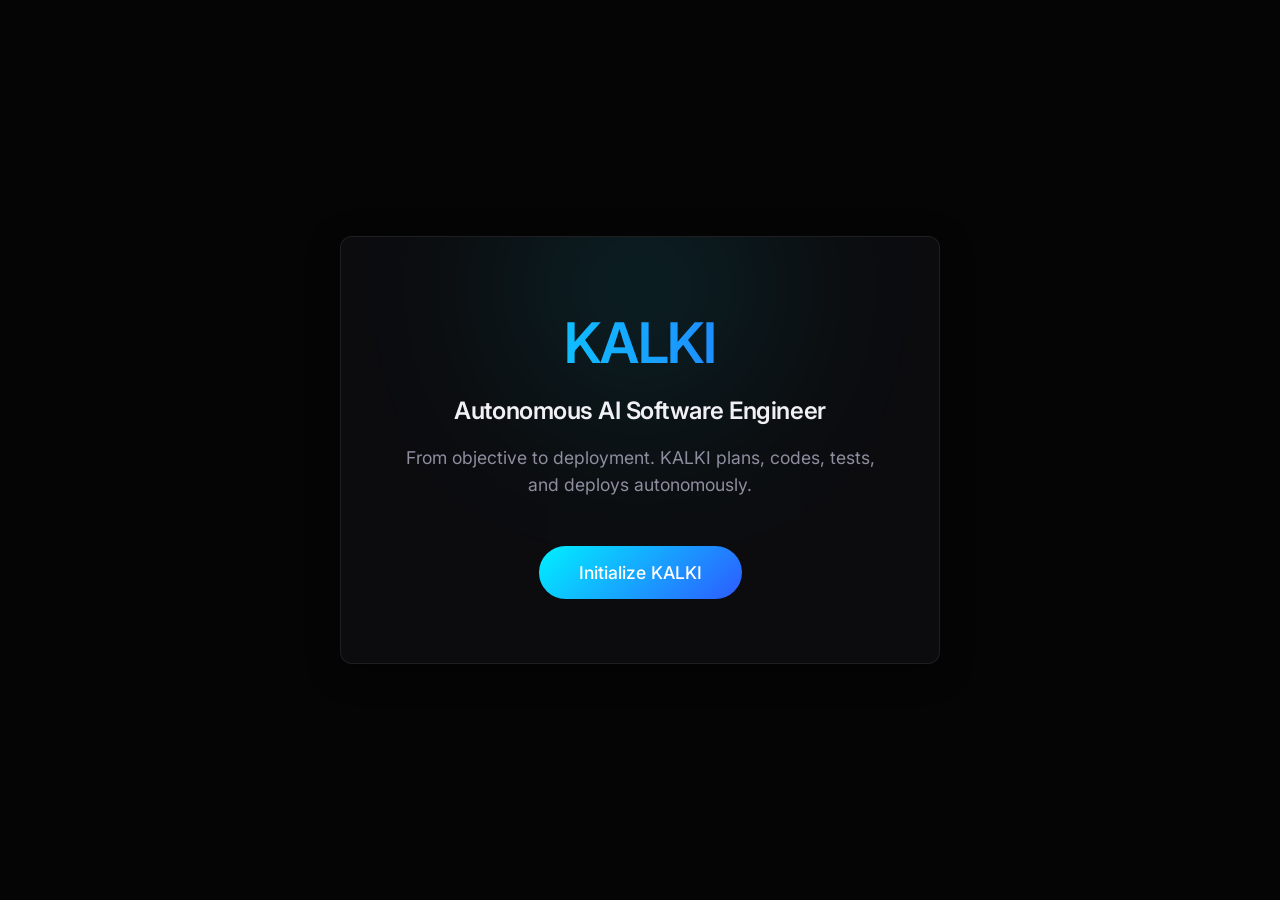
==== public/index.html @ 4f325bf3 "fix(vercel): add public directory for Vercel CDN static asset serving" ====
<!DOCTYPE html>
<html lang="en">
<head>
  <meta charset="UTF-8" />
  <meta name="viewport" content="width=device-width, initial-scale=1.0" />
  <title>KALKI — Autonomous AI Software Engineer</title>
  
  <!-- Google Fonts: Inter & JetBrains Mono -->
  <link rel="preconnect" href="https://fonts.googleapis.com">
  <link rel="preconnect" href="https://fonts.gstatic.com" crossorigin>
  <link href="https://fonts.googleapis.com/css2?family=Inter:wght@400;500;600;700&family=JetBrains+Mono:wght@400;500;600;700&display=swap" rel="stylesheet">
  
  <!-- CSS Styles -->
  <link rel="stylesheet" href="css/kalki-theme.css" />
  <link rel="stylesheet" href="css/components.css" />
</head>
<body>
  
  <!-- View Container -->
  <div id="app-container">

    <!-- 1. LANDING VIEW -->
    <section id="landing-view" class="view-section active">
      <div class="landing-hero glass-panel">
        <div class="glow-orb"></div>
        <h1 class="text-gradient">KALKI</h1>
        <h2>Autonomous AI Software Engineer</h2>
        <p class="subtitle">From objective to deployment. KALKI plans, codes, tests, and deploys autonomously.</p>
        <button id="btn-enter-kalki" class="btn btn-accent btn-large mt-4">Initialize KALKI</button>
      </div>
    </section>

    <!-- 2. AUTH VIEW -->
    <section id="auth-view" class="view-section hidden">
      <div class="auth-card glass-panel">
        <h2>Authentication</h2>
        <p class="text-muted mb-4">Secure connection required for deployment tools.</p>
        <button class="btn btn-primary w-100 mb-2" id="btn-auth-google" disabled>
          <svg width="18" height="18" viewBox="0 0 24 24" fill="currentColor"><path d="M12.545,10.239v3.821h5.445c-0.712,2.315-2.647,3.972-5.445,3.972c-3.332,0-6.033-2.701-6.033-6.032s2.701-6.032,6.033-6.032c1.498,0,2.866,0.549,3.921,1.453l2.814-2.814C17.503,2.988,15.139,2,12.545,2C7.021,2,2.543,6.477,2.543,12s4.478,10,10.002,10c8.396,0,10.249-7.85,9.426-11.761H12.545z"/></svg>
          Continue with Google (Deferred)
        </button>
        <button class="btn w-100" id="btn-auth-guest">Continue as Guest (Local Only)</button>
      </div>
    </section>

    <!-- 3. PROJECT SELECTION VIEW -->
    <section id="project-view" class="view-section hidden">
      <div class="project-card glass-panel">
        <h2>Select Project</h2>
        <p class="text-muted mb-4">Choose your target engineering environment.</p>
        
        <div class="project-options">
          <div class="project-option" id="opt-github">
            <h3>GitHub Repository</h3>
            <p class="text-muted">Remote PR workflow</p>
          </div>
          <div class="project-option" id="opt-vercel">
            <h3>Vercel Project</h3>
            <p class="text-muted">Cloud deployment</p>
          </div>
          <div class="project-option" id="opt-local">
            <h3>Local Workspace</h3>
            <p class="text-muted">Filesystem access</p>
          </div>
        </div>

        <div class="mt-4 flex-between">
          <button class="btn" id="btn-back-auth">Back</button>
          <button class="btn btn-accent" id="btn-confirm-project" disabled>Confirm Environment</button>
        </div>
      </div>
    </section>

    <!-- 4. MAIN WORKSPACE VIEW -->
    <section id="workspace-view" class="view-section hidden">
      
      <!-- Header Component Target -->
      <div id="header-target"></div>

      <!-- Objective Input Component Target -->
      <div id="objective-target"></div>

      <!-- Stage Pipeline Ribbon Component Target -->
      <div id="stage-target"></div>

      <!-- Main Workspace (Split View) -->
      <main class="workspace-grid">
        <!-- Left HERO: Live Execution Timeline -->
        <section id="timeline-target" class="timeline-panel glass-panel"></section>

        <!-- Right Work Area: Tabbed Control Center -->
        <section class="control-tabs-panel glass-panel">
          <nav class="tabs-header">
            <button class="tab-btn active" data-tab="tab-plan">PLAN</button>
            <button class="tab-btn" data-tab="tab-tools">TOOLS</button>
            <button class="tab-btn" data-tab="tab-memory">MEMORY</button>
            <button class="tab-btn" data-tab="tab-recovery">RECOVERY</button>
            <button class="tab-btn" data-tab="tab-code">CODE DIFF</button>
            <button class="tab-btn" data-tab="tab-tests">TESTS</button>
            <button class="tab-btn" data-tab="tab-deploy">DEPLOYMENT</button>
          </nav>

          <div class="tab-content-area">
            <div id="tab-plan" class="tab-pane active"></div>
            <div id="tab-tools" class="tab-pane"></div>
            <div id="tab-memory" class="tab-pane"></div>
            <div id="tab-recovery" class="tab-pane"></div>
            <div id="tab-code" class="tab-pane"></div>
            <div id="tab-tests" class="tab-pane"></div>
            <div id="tab-deploy" class="tab-pane"></div>
          </div>
        </section>
      </main>
    </section>

  </div>

  <!-- Entry Script -->
  <script type="module" src="js/app.js"></script>
</body>
</html>
---- public/css/kalki-theme.css ----
:root {
  /* Typography */
  --font-primary: 'Inter', -apple-system, sans-serif;
  --font-mono: 'JetBrains Mono', 'Fira Code', monospace;
  
  /* Color Palette - Deep Premium Dark */
  --bg-darker: #050505;
  --bg-dark: #0a0a0c;
  --bg-panel: #111114;
  --bg-glass: rgba(17, 17, 20, 0.7);
  --bg-glass-hover: rgba(25, 25, 30, 0.8);
  
  /* Core Accents */
  --accent-cyan: #00f0ff;
  --accent-magenta: #ff003c;
  --accent-blue: #2d5bff;
  
  /* Text Colors */
  --text-main: #f0f0f5;
  --text-muted: #8e8e9f;
  --text-dark: #1a1a20;
  
  /* Status Colors */
  --status-success: #00ff88;
  --status-warning: #ffb800;
  --status-error: #ff3366;
  --status-active: #00f0ff;
  
  /* Borders & Shadows */
  --border-light: rgba(255, 255, 255, 0.08);
  --border-glow: 0 0 10px rgba(0, 240, 255, 0.2);
  --shadow-panel: 0 8px 32px rgba(0, 0, 0, 0.4);
  
  /* Layout Metrics */
  --radius-sm: 6px;
  --radius-md: 12px;
  --radius-lg: 16px;
  --transition: all 0.2s cubic-bezier(0.4, 0, 0.2, 1);
}

* {
  box-sizing: border-box;
  margin: 0;
  padding: 0;
}

body {
  font-family: var(--font-primary);
  background-color: var(--bg-darker);
  color: var(--text-main);
  line-height: 1.5;
  overflow: hidden; /* Stop whole page scrolling */
  -webkit-font-smoothing: antialiased;
}

/* Glassmorphism Utilities */
.glass-panel {
  background: var(--bg-glass);
  backdrop-filter: blur(12px);
  -webkit-backdrop-filter: blur(12px);
  border: 1px solid var(--border-light);
  border-radius: var(--radius-md);
  box-shadow: var(--shadow-panel);
}

/* Typography Utilities */
.text-gradient {
  background: linear-gradient(90deg, var(--accent-cyan), var(--accent-blue));
  -webkit-background-clip: text;
  -webkit-text-fill-color: transparent;
}

h1, h2, h3, h4 {
  font-weight: 600;
  letter-spacing: -0.02em;
}

.mono {
  font-family: var(--font-mono);
}

/* Base Buttons */
.btn {
  background: var(--bg-panel);
  color: var(--text-main);
  border: 1px solid var(--border-light);
  padding: 0.5rem 1rem;
  border-radius: var(--radius-sm);
  font-family: var(--font-primary);
  font-weight: 500;
  font-size: 0.875rem;
  cursor: pointer;
  transition: var(--transition);
  display: inline-flex;
  align-items: center;
  justify-content: center;
  gap: 0.5rem;
}

.btn:hover {
  background: var(--bg-glass-hover);
  border-color: rgba(255, 255, 255, 0.2);
}

.btn-primary {
  background: var(--text-main);
  color: var(--bg-darker);
  border: none;
}

.btn-primary:hover {
  background: #fff;
  transform: translateY(-1px);
  box-shadow: var(--border-glow);
}

.btn-accent {
  background: linear-gradient(135deg, var(--accent-cyan), var(--accent-blue));
  color: #fff;
  border: none;
}

.btn-accent:hover {
  filter: brightness(1.2);
  box-shadow: 0 0 15px rgba(0, 240, 255, 0.4);
}

/* Badges */
.badge {
  padding: 0.25rem 0.75rem;
  border-radius: 9999px;
  font-size: 0.75rem;
  font-weight: 600;
  text-transform: uppercase;
  letter-spacing: 0.05em;
  display: inline-block;
}

.badge-active {
  background: rgba(0, 240, 255, 0.1);
  color: var(--accent-cyan);
  border: 1px solid rgba(0, 240, 255, 0.2);
  box-shadow: var(--border-glow);
}

.badge-success {
  background: rgba(0, 255, 136, 0.1);
  color: var(--status-success);
  border: 1px solid rgba(0, 255, 136, 0.2);
}

.badge-warning {
  background: rgba(255, 184, 0, 0.1);
  color: var(--status-warning);
  border: 1px solid rgba(255, 184, 0, 0.2);
}

.badge-error {
  background: rgba(255, 51, 102, 0.1);
  color: var(--status-error);
  border: 1px solid rgba(255, 51, 102, 0.2);
}

/* Inputs */
.input-base {
  background: var(--bg-dark);
  border: 1px solid var(--border-light);
  color: var(--text-main);
  border-radius: var(--radius-sm);
  padding: 0.75rem 1rem;
  font-family: var(--font-primary);
  font-size: 0.9rem;
  width: 100%;
  transition: var(--transition);
}

.input-base:focus {
  outline: none;
  border-color: var(--accent-cyan);
  box-shadow: 0 0 0 1px var(--accent-cyan);
}

/* Scrollbars */
::-webkit-scrollbar {
  width: 8px;
  height: 8px;
}
::-webkit-scrollbar-track {
  background: transparent;
}
::-webkit-scrollbar-thumb {
  background: #333;
  border-radius: 4px;
}
::-webkit-scrollbar-thumb:hover {
  background: var(--text-muted);
}
---- public/css/components.css ----
/* ==========================================================================
   KALKI — Component Layout & Control Center Panel Styles
   ========================================================================== */

#app-container {
  display: flex;
  flex-direction: column;
  height: 100vh;
  width: 100vw;
  position: relative;
  z-index: 1;
}

/* --------------------------------------------------------------------------
   Header Bar
   -------------------------------------------------------------------------- */
.header-bar {
  display: flex;
  align-items: center;
  justify-content: space-between;
  height: 52px;
  padding: 0 16px;
  background: var(--bg-surface);
  border-bottom: 1px solid var(--border-subtle);
  flex-shrink: 0;
}

.header-left {
  display: flex;
  align-items: center;
  gap: 20px;
}

.kalki-wordmark-container {
  display: flex;
  align-items: center;
  gap: 12px;
}

.kalki-logo-svg {
  height: 28px;
  width: auto;
}

.kalki-subtitle {
  font-family: var(--font-mono);
  font-size: 10px;
  font-weight: 700;
  letter-spacing: 2px;
  color: var(--text-muted);
  text-transform: uppercase;
  border-left: 1px solid var(--border-main);
  padding-left: 12px;
}

.header-right {
  display: flex;
  align-items: center;
  gap: 16px;
}

.mode-toggle-group {
  display: flex;
  background: var(--bg-dark);
  border: 1px solid var(--border-subtle);
  border-radius: var(--radius-xs);
  padding: 2px;
}

.mode-btn {
  background: transparent;
  border: none;
  color: var(--text-secondary);
  font-family: var(--font-mono);
  font-size: 11px;
  font-weight: 600;
  padding: 4px 10px;
  cursor: pointer;
  border-radius: var(--radius-xs);
  transition: all 0.2s ease;
}

.mode-btn.active {
  background: var(--accent-cyan);
  color: #000;
  box-shadow: 0 0 8px var(--accent-cyan-glow);
}

/* --------------------------------------------------------------------------
   Project & Context Bar
   -------------------------------------------------------------------------- */
.context-bar {
  display: grid;
  grid-template-columns: 240px 1fr 220px;
  height: 40px;
  background: var(--bg-dark);
  border-bottom: 1px solid var(--border-subtle);
  align-items: center;
  padding: 0 16px;
  font-family: var(--font-mono);
  font-size: 12px;
  flex-shrink: 0;
}

.context-item {
  display: flex;
  align-items: center;
  gap: 8px;
  color: var(--text-secondary);
  white-space: nowrap;
  overflow: hidden;
  text-overflow: ellipsis;
}

.context-label {
  color: var(--text-muted);
  font-size: 10px;
  text-transform: uppercase;
  letter-spacing: 0.5px;
}

.context-val {
  color: var(--text-primary);
  font-weight: 500;
}

/* --------------------------------------------------------------------------
   Objective Input Area
   -------------------------------------------------------------------------- */
.objective-section {
  padding: 12px 16px;
  background: var(--bg-panel);
  border-bottom: 1px solid var(--border-subtle);
  flex-shrink: 0;
}

.objective-box {
  display: flex;
  gap: 12px;
  background: var(--bg-darkest);
  border: 1px solid var(--border-main);
  border-radius: var(--radius-sm);
  padding: 8px 12px;
  transition: border-color 0.2s ease;
}

.objective-box:focus-within {
  border-color: var(--accent-cyan);
  box-shadow: 0 0 10px var(--accent-cyan-glow);
}

.objective-input {
  flex: 1;
  background: transparent;
  border: none;
  color: var(--text-primary);
  font-family: var(--font-sans);
  font-size: 13px;
  outline: none;
}

.objective-actions {
  display: flex;
  align-items: center;
  gap: 10px;
}

.preset-btn {
  background: rgba(255, 255, 255, 0.05);
  border: 1px solid var(--border-subtle);
  color: var(--text-secondary);
  font-family: var(--font-mono);
  font-size: 11px;
  padding: 4px 8px;
  border-radius: var(--radius-xs);
  cursor: pointer;
  transition: all 0.2s ease;
}

.preset-btn:hover {
  background: rgba(255, 255, 255, 0.1);
  color: var(--text-primary);
}

.btn-kalki-primary {
  background: linear-gradient(135deg, var(--accent-cyan), #00a8ff);
  color: #000;
  font-family: var(--font-mono);
  font-size: 12px;
  font-weight: 700;
  padding: 6px 14px;
  border: none;
  border-radius: var(--radius-xs);
  cursor: pointer;
  letter-spacing: 0.5px;
  display: flex;
  align-items: center;
  gap: 6px;
  box-shadow: 0 0 12px var(--accent-cyan-glow);
  transition: transform 0.1s ease, box-shadow 0.2s ease;
}

.btn-kalki-primary:hover {
  transform: translateY(-1px);
  box-shadow: 0 0 16px var(--accent-cyan);
}

/* --------------------------------------------------------------------------
   Execution Workflow Stage Ribbon
   -------------------------------------------------------------------------- */
.stage-ribbon {
  display: flex;
  align-items: center;
  justify-content: space-between;
  height: 38px;
  background: var(--bg-panel-header);
  border-bottom: 1px solid var(--border-subtle);
  padding: 0 16px;
  flex-shrink: 0;
}

.stage-pipeline {
  display: flex;
  align-items: center;
  gap: 4px;
  width: 100%;
}

.stage-step {
  display: flex;
  align-items: center;
  gap: 6px;
  padding: 4px 10px;
  border-radius: var(--radius-xs);
  font-family: var(--font-mono);
  font-size: 11px;
  color: var(--text-muted);
  background: rgba(255, 255, 255, 0.02);
  border: 1px solid transparent;
  transition: all 0.3s ease;
}

.stage-step.completed {
  color: var(--color-success);
  background: var(--color-success-bg);
  border-color: var(--color-success-border);
}

.stage-step.active {
  color: var(--accent-cyan);
  background: rgba(0, 240, 255, 0.12);
  border-color: var(--accent-cyan);
  box-shadow: 0 0 8px var(--accent-cyan-glow);
  animation: pulse-glow 2s infinite;
}

.stage-step.failed {
  color: var(--color-failure);
  background: var(--color-failure-bg);
  border-color: var(--color-failure-border);
}

.stage-step.recovering {
  color: var(--color-warning);
  background: var(--color-warning-bg);
  border-color: var(--color-warning-border);
}

.stage-arrow {
  color: var(--text-muted);
  font-size: 10px;
}

/* --------------------------------------------------------------------------
   Main Execution Workspace (Split View)
   -------------------------------------------------------------------------- */
.workspace-grid {
  display: grid;
  grid-template-columns: 460px 1fr;
  flex: 1;
  overflow: hidden;
  background: var(--bg-darkest);
}

/* Left Hero: Live Execution Timeline */
.timeline-panel {
  display: flex;
  flex-direction: column;
  background: var(--bg-surface);
  border-right: 1px solid var(--border-subtle);
  overflow: hidden;
}

.panel-header {
  display: flex;
  align-items: center;
  justify-content: space-between;
  height: 36px;
  padding: 0 14px;
  background: var(--bg-panel-header);
  border-bottom: 1px solid var(--border-subtle);
  font-family: var(--font-mono);
  font-size: 11px;
  font-weight: 700;
  letter-spacing: 0.5px;
  color: var(--text-secondary);
  text-transform: uppercase;
}

.timeline-stream {
  flex: 1;
  overflow-y: auto;
  padding: 12px;
  display: flex;
  flex-direction: column;
  gap: 8px;
}

.timeline-event-card {
  display: flex;
  flex-direction: column;
  gap: 4px;
  background: var(--bg-panel);
  border: 1px solid var(--border-subtle);
  border-radius: var(--radius-sm);
  padding: 8px 10px;
  font-family: var(--font-mono);
  font-size: 12px;
  transition: all 0.2s ease;
  position: relative;
}

.timeline-event-card:hover {
  border-color: var(--border-main);
  background: var(--bg-surface-hover);
}

.timeline-event-card.type-PLAN_CREATED { border-left: 3px solid var(--accent-blue); }
.timeline-event-card.type-TOOL_STARTED { border-left: 3px solid var(--accent-cyan); }
.timeline-event-card.type-TOOL_COMPLETED { border-left: 3px solid var(--color-success); }
.timeline-event-card.type-TOOL_FAILED { border-left: 3px solid var(--color-failure); }
.timeline-event-card.type-MEMORY_RETRIEVED { border-left: 3px solid var(--accent-purple); }
.timeline-event-card.type-RECOVERY_STARTED { border-left: 3px solid var(--color-warning); }
.timeline-event-card.type-CODE_CHANGED { border-left: 3px solid #e36049; }

.event-meta-row {
  display: flex;
  align-items: center;
  justify-content: space-between;
}

.event-time {
  color: var(--text-muted);
  font-size: 11px;
}

.event-message {
  color: var(--text-primary);
  font-size: 12px;
  line-height: 1.4;
  word-break: break-word;
}

.event-details-json {
  margin-top: 6px;
  padding: 6px;
  background: rgba(0, 0, 0, 0.4);
  border: 1px solid var(--border-subtle);
  border-radius: var(--radius-xs);
  font-size: 11px;
  color: #a5d6ff;
  max-height: 120px;
  overflow-y: auto;
  white-space: pre-wrap;
}

/* Right Work Area: Tabbed Control Center */
.control-tabs-panel {
  display: flex;
  flex-direction: column;
  background: var(--bg-panel);
  overflow: hidden;
}

.tabs-header {
  display: flex;
  align-items: center;
  height: 38px;
  background: var(--bg-panel-header);
  border-bottom: 1px solid var(--border-subtle);
  padding: 0 8px;
  gap: 2px;
  overflow-x: auto;
  flex-shrink: 0;
}

.tab-btn {
  background: transparent;
  border: none;
  color: var(--text-secondary);
  font-family: var(--font-mono);
  font-size: 11px;
  font-weight: 600;
  padding: 8px 14px;
  cursor: pointer;
  border-bottom: 2px solid transparent;
  transition: all 0.2s ease;
  white-space: nowrap;
}

.tab-btn:hover {
  color: var(--text-primary);
  background: rgba(255, 255, 255, 0.02);
}

.tab-btn.active {
  color: var(--accent-cyan);
  border-bottom-color: var(--accent-cyan);
  background: rgba(0, 240, 255, 0.05);
}

.tab-content-area {
  flex: 1;
  overflow-y: auto;
  padding: 16px;
}

.tab-pane {
  display: none;
  height: 100%;
}

.tab-pane.active {
  display: block;
}

/* --------------------------------------------------------------------------
   Plan Panel Styles
   -------------------------------------------------------------------------- */
.plan-tree {
  display: flex;
  flex-direction: column;
  gap: 10px;
}

.plan-item {
  display: flex;
  align-items: flex-start;
  gap: 12px;
  background: var(--bg-surface);
  border: 1px solid var(--border-subtle);
  border-radius: var(--radius-sm);
  padding: 12px;
  font-family: var(--font-mono);
  transition: all 0.2s ease;
}

.plan-item.active {
  border-color: var(--accent-cyan);
  box-shadow: 0 0 10px var(--accent-cyan-glow);
  background: rgba(0, 240, 255, 0.03);
}

.plan-item-num {
  color: var(--text-muted);
  font-size: 12px;
  font-weight: 700;
  width: 24px;
}

.plan-item-body {
  flex: 1;
  display: flex;
  flex-direction: column;
  gap: 4px;
}

.plan-item-title {
  color: var(--text-primary);
  font-size: 13px;
  font-weight: 600;
}

.plan-item-tool {
  font-size: 11px;
  color: var(--accent-blue);
}

/* --------------------------------------------------------------------------
   Tool Activity Grid
   -------------------------------------------------------------------------- */
.tools-grid {
  display: grid;
  grid-template-columns: repeat(auto-fill, minmax(200px, 1fr));
  gap: 12px;
  margin-bottom: 16px;
}

.tool-card {
  background: var(--bg-surface);
  border: 1px solid var(--border-subtle);
  border-radius: var(--radius-sm);
  padding: 12px;
  display: flex;
  align-items: center;
  justify-content: space-between;
  font-family: var(--font-mono);
}

.tool-card.active {
  border-color: var(--accent-cyan);
  box-shadow: 0 0 8px var(--accent-cyan-glow);
}

/* --------------------------------------------------------------------------
   Memory Panel Cards
   -------------------------------------------------------------------------- */
.memory-card {
  background: var(--bg-surface);
  border: 1px solid var(--color-memory-border);
  border-radius: var(--radius-md);
  padding: 16px;
  margin-bottom: 12px;
  box-shadow: 0 0 15px var(--accent-purple-glow);
}

.memory-header {
  display: flex;
  align-items: center;
  justify-content: space-between;
  margin-bottom: 10px;
}

.memory-similarity {
  font-family: var(--font-mono);
  font-size: 14px;
  font-weight: 700;
  color: var(--accent-purple);
}

/* --------------------------------------------------------------------------
   Failure Recovery Stepper
   -------------------------------------------------------------------------- */
.recovery-container {
  display: flex;
  flex-direction: column;
  gap: 12px;
  background: var(--bg-surface);
  border: 1px solid var(--color-warning-border);
  border-radius: var(--radius-md);
  padding: 16px;
}

.recovery-step {
  display: flex;
  align-items: center;
  gap: 12px;
  padding: 8px 12px;
  background: var(--bg-dark);
  border: 1px solid var(--border-subtle);
  border-radius: var(--radius-xs);
  font-family: var(--font-mono);
  font-size: 12px;
}

/* --------------------------------------------------------------------------
   Code Diff Viewer
   -------------------------------------------------------------------------- */
.diff-container {
  display: flex;
  flex-direction: column;
  height: 100%;
  background: var(--bg-darkest);
  border: 1px solid var(--border-subtle);
  border-radius: var(--radius-sm);
  overflow: hidden;
  font-family: var(--font-mono);
}

.diff-header {
  display: flex;
  align-items: center;
  justify-content: space-between;
  padding: 8px 12px;
  background: var(--bg-panel-header);
  border-bottom: 1px solid var(--border-subtle);
  font-size: 12px;
}

.diff-body {
  flex: 1;
  overflow-y: auto;
  padding: 12px;
  font-size: 12px;
  line-height: 1.6;
}

.diff-line {
  display: flex;
  white-space: pre-wrap;
}

.diff-line.add {
  background: rgba(63, 185, 80, 0.15);
  color: #7ee787;
}

.diff-line.del {
  background: rgba(248, 81, 73, 0.15);
  color: #ffa198;
}

.diff-num {
  width: 40px;
  color: var(--text-muted);
  user-select: none;
}

/* --------------------------------------------------------------------------
   Human Approval Modal / Banner
   -------------------------------------------------------------------------- */
.approval-banner {
  background: var(--color-warning-bg);
  border: 1px solid var(--color-warning-border);
  border-radius: var(--radius-md);
  padding: 16px;
  margin-bottom: 16px;
  display: flex;
  align-items: center;
  justify-content: space-between;
}

.approval-actions {
  display: flex;
  gap: 10px;
}

.btn-approve {
  background: var(--color-success);
  color: #000;
  font-family: var(--font-mono);
  font-weight: 700;
  padding: 6px 14px;
  border: none;
  border-radius: var(--radius-xs);
  cursor: pointer;
}

/* View Sections */
.view-section {
  display: none;
  width: 100%;
  height: 100%;
  align-items: center;
  justify-content: center;
  animation: fadeIn 0.3s ease-out;
}
.view-section.active {
  display: flex;
  flex-direction: column;
}
@keyframes fadeIn {
  from { opacity: 0; transform: translateY(10px); }
  to { opacity: 1; transform: translateY(0); }
}

/* Landing Hero */
.landing-hero {
  padding: 4rem;
  text-align: center;
  position: relative;
  overflow: hidden;
  max-width: 600px;
}
.glow-orb {
  position: absolute;
  top: -50px;
  left: 50%;
  transform: translateX(-50%);
  width: 200px;
  height: 200px;
  background: var(--accent-cyan);
  filter: blur(100px);
  opacity: 0.15;
  z-index: 0;
}
.landing-hero h1 {
  font-size: 3.5rem;
  margin-bottom: 0.5rem;
  position: relative;
  z-index: 1;
}
.landing-hero h2 {
  font-size: 1.5rem;
  color: var(--text-main);
  margin-bottom: 1rem;
  position: relative;
  z-index: 1;
}
.landing-hero .subtitle {
  color: var(--text-muted);
  margin-bottom: 2rem;
  font-size: 1.1rem;
  position: relative;
  z-index: 1;
}
.btn-large {
  padding: 1rem 2.5rem;
  font-size: 1.1rem;
  border-radius: 99px;
  position: relative;
  z-index: 1;
}

/* Utility */
.w-100 { width: 100%; }
.mb-2 { margin-bottom: 0.5rem; }
.mb-4 { margin-bottom: 1rem; }
.mt-4 { margin-top: 1rem; }
.flex-between { display: flex; justify-content: space-between; align-items: center; }
.hidden { display: none !important; }

/* Auth Card */
.auth-card, .project-card {
  padding: 2.5rem;
  width: 100%;
  max-width: 400px;
  text-align: center;
}

/* Project Selection */
.project-card {
  max-width: 600px;
}
.project-options {
  display: flex;
  gap: 1rem;
  margin-top: 1.5rem;
}
.project-option {
  flex: 1;
  background: var(--bg-panel);
  border: 1px solid var(--border-light);
  border-radius: var(--radius-md);
  padding: 1.5rem 1rem;
  cursor: pointer;
  transition: var(--transition);
}
.project-option:hover {
  background: var(--bg-glass-hover);
  border-color: var(--accent-cyan);
  transform: translateY(-2px);
}
.project-option.selected {
  border-color: var(--accent-cyan);
  background: rgba(0, 240, 255, 0.05);
  box-shadow: 0 0 15px rgba(0, 240, 255, 0.1);
}
.project-option h3 {
  font-size: 1.1rem;
  margin-bottom: 0.5rem;
}

/* Responsive Overrides */
@media (max-width: 768px) {
  .workspace-grid {
    grid-template-columns: 1fr;
    grid-template-rows: auto 1fr;
    overflow-y: auto;
  }
  .timeline-panel {
    border-right: none;
    border-bottom: 1px solid var(--border-light);
    max-height: 40vh;
  }
  .project-options {
    flex-direction: column;
  }
}
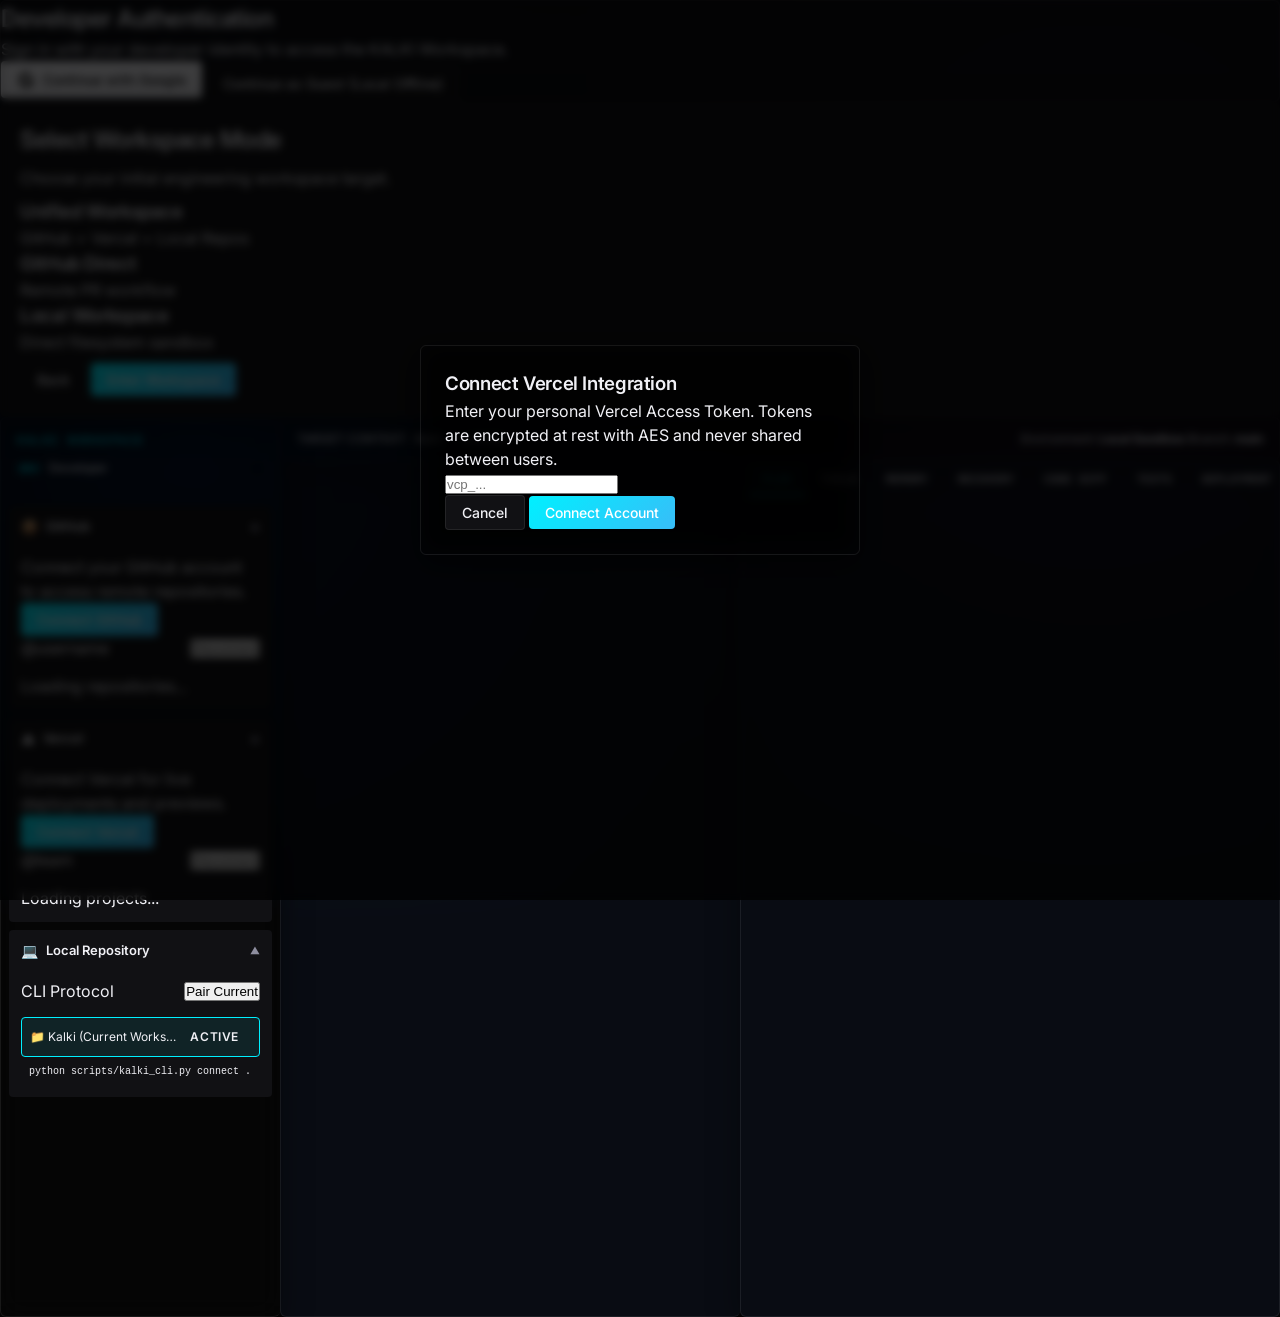
==== commit 1cd5ff52: "feat(auth-integrations): add Google auth, GitHub OAuth, Vercel integration, local CLI, and workspace" ====
--- a/public/index.html
+++ b/public/index.html
@@ -5,10 +5,10 @@
   <meta name="viewport" content="width=device-width, initial-scale=1.0" />
   <title>KALKI — Autonomous AI Software Engineer</title>
   
-  <!-- Google Fonts: Inter & JetBrains Mono -->
+  <!-- Google Fonts: Inter, JetBrains Mono, Outfit -->
   <link rel="preconnect" href="https://fonts.googleapis.com">
   <link rel="preconnect" href="https://fonts.gstatic.com" crossorigin>
-  <link href="https://fonts.googleapis.com/css2?family=Inter:wght@400;500;600;700&family=JetBrains+Mono:wght@400;500;600;700&display=swap" rel="stylesheet">
+  <link href="https://fonts.googleapis.com/css2?family=Inter:wght@400;500;600;700&family=JetBrains+Mono:wght@400;500;600;700&family=Outfit:wght@400;500;600;700;800&display=swap" rel="stylesheet">
   
   <!-- CSS Styles -->
   <link rel="stylesheet" href="css/kalki-theme.css" />
@@ -18,100 +18,224 @@
   
   <!-- View Container -->
   <div id="app-container">
-
-    <!-- 1. LANDING VIEW -->
-    <section id="landing-view" class="view-section active">
-      <div class="landing-hero glass-panel">
-        <div class="glow-orb"></div>
-        <h1 class="text-gradient">KALKI</h1>
-        <h2>Autonomous AI Software Engineer</h2>
-        <p class="subtitle">From objective to deployment. KALKI plans, codes, tests, and deploys autonomously.</p>
-        <button id="btn-enter-kalki" class="btn btn-accent btn-large mt-4">Initialize KALKI</button>
-      </div>
-    </section>
+    <!-- Onboarding Overlay (Login -> Project -> Objective) -->
+    <div id="onboarding-overlay" class="onboarding-overlay">
+      <div id="onboarding-content"></div>
+    </div>
+
+    <!-- Header Component Target -->
+    <div id="header-target"></div>
 
     <!-- 2. AUTH VIEW -->
     <section id="auth-view" class="view-section hidden">
       <div class="auth-card glass-panel">
-        <h2>Authentication</h2>
-        <p class="text-muted mb-4">Secure connection required for deployment tools.</p>
-        <button class="btn btn-primary w-100 mb-2" id="btn-auth-google" disabled>
+        <h2>Developer Authentication</h2>
+        <p class="text-muted mb-4">Sign in with your developer identity to access the KALKI Workspace.</p>
+        <a href="/api/auth/google/login" class="btn btn-primary w-100 mb-3 flex-center gap-2" id="btn-auth-google" style="text-decoration: none;">
           <svg width="18" height="18" viewBox="0 0 24 24" fill="currentColor"><path d="M12.545,10.239v3.821h5.445c-0.712,2.315-2.647,3.972-5.445,3.972c-3.332,0-6.033-2.701-6.033-6.032s2.701-6.032,6.033-6.032c1.498,0,2.866,0.549,3.921,1.453l2.814-2.814C17.503,2.988,15.139,2,12.545,2C7.021,2,2.543,6.477,2.543,12s4.478,10,10.002,10c8.396,0,10.249-7.85,9.426-11.761H12.545z"/></svg>
-          Continue with Google (Deferred)
-        </button>
-        <button class="btn w-100" id="btn-auth-guest">Continue as Guest (Local Only)</button>
+          Continue with Google
+        </a>
+        <button class="btn btn-outline w-100" id="btn-auth-guest">Continue as Guest (Local Offline)</button>
       </div>
     </section>
 
     <!-- 3. PROJECT SELECTION VIEW -->
     <section id="project-view" class="view-section hidden">
       <div class="project-card glass-panel">
-        <h2>Select Project</h2>
-        <p class="text-muted mb-4">Choose your target engineering environment.</p>
+        <h2>Select Workspace Mode</h2>
+        <p class="text-muted mb-4">Choose your initial engineering workspace target.</p>
         
         <div class="project-options">
+          <div class="project-option selected" id="opt-workspace">
+            <h3>Unified Workspace</h3>
+            <p class="text-muted">GitHub + Vercel + Local Repos</p>
+          </div>
           <div class="project-option" id="opt-github">
-            <h3>GitHub Repository</h3>
+            <h3>GitHub Direct</h3>
             <p class="text-muted">Remote PR workflow</p>
-          </div>
-          <div class="project-option" id="opt-vercel">
-            <h3>Vercel Project</h3>
-            <p class="text-muted">Cloud deployment</p>
           </div>
           <div class="project-option" id="opt-local">
             <h3>Local Workspace</h3>
-            <p class="text-muted">Filesystem access</p>
+            <p class="text-muted">Direct filesystem sandbox</p>
           </div>
         </div>
 
         <div class="mt-4 flex-between">
           <button class="btn" id="btn-back-auth">Back</button>
-          <button class="btn btn-accent" id="btn-confirm-project" disabled>Confirm Environment</button>
+          <button class="btn btn-accent" id="btn-confirm-project">Enter Workspace</button>
         </div>
       </div>
     </section>
 
     <!-- 4. MAIN WORKSPACE VIEW -->
     <section id="workspace-view" class="view-section hidden">
-      
-      <!-- Header Component Target -->
-      <div id="header-target"></div>
-
-      <!-- Objective Input Component Target -->
-      <div id="objective-target"></div>
-
-      <!-- Stage Pipeline Ribbon Component Target -->
-      <div id="stage-target"></div>
-
-      <!-- Main Workspace (Split View) -->
-      <main class="workspace-grid">
-        <!-- Left HERO: Live Execution Timeline -->
-        <section id="timeline-target" class="timeline-panel glass-panel"></section>
-
-        <!-- Right Work Area: Tabbed Control Center -->
-        <section class="control-tabs-panel glass-panel">
-          <nav class="tabs-header">
-            <button class="tab-btn active" data-tab="tab-plan">PLAN</button>
-            <button class="tab-btn" data-tab="tab-tools">TOOLS</button>
-            <button class="tab-btn" data-tab="tab-memory">MEMORY</button>
-            <button class="tab-btn" data-tab="tab-recovery">RECOVERY</button>
-            <button class="tab-btn" data-tab="tab-code">CODE DIFF</button>
-            <button class="tab-btn" data-tab="tab-tests">TESTS</button>
-            <button class="tab-btn" data-tab="tab-deploy">DEPLOYMENT</button>
-          </nav>
-
-          <div class="tab-content-area">
-            <div id="tab-plan" class="tab-pane active"></div>
-            <div id="tab-tools" class="tab-pane"></div>
-            <div id="tab-memory" class="tab-pane"></div>
-            <div id="tab-recovery" class="tab-pane"></div>
-            <div id="tab-code" class="tab-pane"></div>
-            <div id="tab-tests" class="tab-pane"></div>
-            <div id="tab-deploy" class="tab-pane"></div>
-          </div>
-        </section>
-      </main>
+      <div class="workspace-layout">
+        
+        <!-- Left Workspace Sidebar -->
+        <aside class="workspace-sidebar glass-panel">
+          <div class="sidebar-brand">
+            <div class="brand-title">KALKI WORKSPACE</div>
+            <div id="user-badge" class="user-badge">
+              <span id="user-avatar" class="user-avatar-circle">DEV</span>
+              <span id="user-name" class="user-name-text">Developer</span>
+              <button id="btn-logout" class="btn-icon text-muted" title="Sign Out">⎋</button>
+            </div>
+          </div>
+
+          <!-- Integrations Accordion -->
+          <div class="sidebar-integrations">
+            <!-- 1. GitHub Section -->
+            <div class="integration-section open" id="integ-section-github">
+              <div class="integration-header" data-toggle="github-tree">
+                <div class="integ-title-row">
+                  <span class="integ-icon">📦</span>
+                  <span class="integ-name">GitHub</span>
+                  <span id="github-status-dot" class="status-dot"></span>
+                </div>
+                <span class="accordion-arrow">▼</span>
+              </div>
+              <div class="integration-body" id="github-tree">
+                <div id="github-connect-box" class="connect-box">
+                  <p class="text-xs text-muted">Connect your GitHub account to access remote repositories.</p>
+                  <button id="btn-connect-github" class="btn btn-sm btn-accent w-100 mt-2">Connect GitHub</button>
+                </div>
+                <div id="github-connected-box" class="connected-box hidden">
+                  <div class="connected-user-bar">
+                    <span id="github-user-label" class="text-xs font-mono text-muted">@username</span>
+                    <button id="btn-disconnect-github" class="btn-link text-xs text-danger">Disconnect</button>
+                  </div>
+                  <div id="github-repos-list" class="sidebar-item-list">
+                    <div class="text-xs text-muted p-2">Loading repositories...</div>
+                  </div>
+                </div>
+              </div>
+            </div>
+
+            <!-- 2. Vercel Section -->
+            <div class="integration-section open" id="integ-section-vercel">
+              <div class="integration-header" data-toggle="vercel-tree">
+                <div class="integ-title-row">
+                  <span class="integ-icon">▲</span>
+                  <span class="integ-name">Vercel</span>
+                  <span id="vercel-status-dot" class="status-dot"></span>
+                </div>
+                <span class="accordion-arrow">▼</span>
+              </div>
+              <div class="integration-body" id="vercel-tree">
+                <div id="vercel-connect-box" class="connect-box">
+                  <p class="text-xs text-muted">Connect Vercel for live deployments and previews.</p>
+                  <button id="btn-open-vercel-modal" class="btn btn-sm btn-accent w-100 mt-2">Connect Vercel</button>
+                </div>
+                <div id="vercel-connected-box" class="connected-box hidden">
+                  <div class="connected-user-bar">
+                    <span id="vercel-user-label" class="text-xs font-mono text-muted">@team</span>
+                    <button id="btn-disconnect-vercel" class="btn-link text-xs text-danger">Disconnect</button>
+                  </div>
+                  <div id="vercel-projects-list" class="sidebar-item-list">
+                    <div class="text-xs text-muted p-2">Loading projects...</div>
+                  </div>
+                </div>
+              </div>
+            </div>
+
+            <!-- 3. Local Repository Section -->
+            <div class="integration-section open" id="integ-section-local">
+              <div class="integration-header" data-toggle="local-tree">
+                <div class="integ-title-row">
+                  <span class="integ-icon">💻</span>
+                  <span class="integ-name">Local Repository</span>
+                  <span id="local-status-dot" class="status-dot success"></span>
+                </div>
+                <span class="accordion-arrow">▼</span>
+              </div>
+              <div class="integration-body" id="local-tree">
+                <div class="connected-user-bar">
+                  <span class="text-xs font-mono text-muted">CLI Protocol</span>
+                  <button id="btn-pair-local" class="btn-link text-xs">Pair Current</button>
+                </div>
+                <div id="local-projects-list" class="sidebar-item-list">
+                  <div class="sidebar-item active" data-context="local" data-name="Kalki">
+                    <span class="item-name">📁 Kalki (Current Workspace)</span>
+                    <span class="badge badge-sm badge-info">active</span>
+                  </div>
+                </div>
+                <div class="cli-hint mt-2">
+                  <code>python scripts/kalki_cli.py connect .</code>
+                </div>
+              </div>
+            </div>
+          </div>
+        </aside>
+
+        <!-- Main Workspace Area -->
+        <div class="workspace-main">
+          <!-- Header Component Target -->
+          <div id="header-target"></div>
+
+          <!-- Active Project Context Ribbon -->
+          <div id="active-project-bar" class="active-project-bar glass-panel mb-3">
+            <div class="project-indicator">
+              <span class="text-xs text-muted">TARGET CONTEXT:</span>
+              <span id="active-project-name" class="font-bold text-accent">Kalki</span>
+              <span id="active-project-badge" class="badge badge-sm badge-info">local</span>
+            </div>
+            <div class="project-stats text-xs text-muted">
+              <span>Environment: <strong id="active-env-label">Local Sandbox</strong></span>
+              <span class="ml-3">Branch: <strong id="active-branch-name">main</strong></span>
+            </div>
+          </div>
+
+          <!-- Objective Input Component Target -->
+          <div id="objective-target"></div>
+
+          <!-- Stage Pipeline Ribbon Component Target -->
+          <div id="stage-target"></div>
+
+          <!-- Main Workspace (Split View) -->
+          <main class="workspace-grid">
+            <!-- Left HERO: Live Execution Timeline -->
+            <section id="timeline-target" class="timeline-panel glass-panel"></section>
+
+            <!-- Right Work Area: Tabbed Control Center -->
+            <section class="control-tabs-panel glass-panel">
+              <nav class="tabs-header">
+                <button class="tab-btn active" data-tab="tab-plan">PLAN</button>
+                <button class="tab-btn" data-tab="tab-tools">TOOLS</button>
+                <button class="tab-btn" data-tab="tab-memory">MEMORY</button>
+                <button class="tab-btn" data-tab="tab-recovery">RECOVERY</button>
+                <button class="tab-btn" data-tab="tab-code">CODE DIFF</button>
+                <button class="tab-btn" data-tab="tab-tests">TESTS</button>
+                <button class="tab-btn" data-tab="tab-deploy">DEPLOYMENT</button>
+              </nav>
+
+              <div class="tab-content-area">
+                <div id="tab-plan" class="tab-pane active"></div>
+                <div id="tab-tools" class="tab-pane"></div>
+                <div id="tab-memory" class="tab-pane"></div>
+                <div id="tab-recovery" class="tab-pane"></div>
+                <div id="tab-code" class="tab-pane"></div>
+                <div id="tab-tests" class="tab-pane"></div>
+                <div id="tab-deploy" class="tab-pane"></div>
+              </div>
+            </section>
+          </main>
+        </div>
+      </div>
     </section>
+
+    <!-- Connect Vercel Modal -->
+    <div id="vercel-token-modal" class="modal-backdrop hidden">
+      <div class="modal-card glass-panel">
+        <h3>Connect Vercel Integration</h3>
+        <p class="text-xs text-muted mb-3">Enter your personal Vercel Access Token. Tokens are encrypted at rest with AES and never shared between users.</p>
+        <input type="password" id="vercel-token-input" class="input w-100 mb-3" placeholder="vcp_..." />
+        <div id="vercel-modal-error" class="text-xs text-danger mb-2 hidden"></div>
+        <div class="flex-between">
+          <button class="btn" id="btn-close-vercel-modal">Cancel</button>
+          <button class="btn btn-accent" id="btn-submit-vercel-token">Connect Account</button>
+        </div>
+      </div>
+    </div>
 
   </div>
 
--- a/public/css/kalki-theme.css
+++ b/public/css/kalki-theme.css
@@ -13,13 +13,26 @@
   /* Core Accents */
   --accent-cyan: #00f0ff;
   --accent-magenta: #ff003c;
-  --accent-blue: #2d5bff;
+  --accent-blue: #38bdf8;
+  --accent-cyan-glow: rgba(0, 240, 255, 0.35);
+  --accent-blue-glow: rgba(56, 189, 248, 0.35);
+  --accent-purple: #a371f7;
+  --accent-purple-glow: rgba(163, 113, 247, 0.35);
   
   /* Text Colors */
   --text-main: #f0f0f5;
   --text-muted: #8e8e9f;
   --text-dark: #1a1a20;
-  
+
+  /* Gradients */
+  --gradient-primary: linear-gradient(135deg, #00f0ff 0%, #0066ff 100%);
+  --gradient-purple: linear-gradient(135deg, #a371f7 0%, #d2a8ff 100%);
+  --gradient-success: linear-gradient(135deg, #3fb950 0%, #2ea043 100%);
+
+  /* Glassmorphism */
+  --glass-bg: rgba(13, 18, 29, 0.65);
+  --glass-border: rgba(255, 255, 255, 0.08);
+  --glass-blur: blur(12px);
   /* Status Colors */
   --status-success: #00ff88;
   --status-warning: #ffb800;
@@ -30,12 +43,18 @@
   --border-light: rgba(255, 255, 255, 0.08);
   --border-glow: 0 0 10px rgba(0, 240, 255, 0.2);
   --shadow-panel: 0 8px 32px rgba(0, 0, 0, 0.4);
-  
-  /* Layout Metrics */
-  --radius-sm: 6px;
-  --radius-md: 12px;
-  --radius-lg: 16px;
   --transition: all 0.2s cubic-bezier(0.4, 0, 0.2, 1);
+
+  /* Fonts */
+  --font-mono: 'JetBrains Mono', 'Fira Code', 'Cascadia Code', Consolas, monospace;
+  --font-sans: 'Inter', system-ui, -apple-system, BlinkMacSystemFont, 'Segoe UI', Roboto, sans-serif;
+  --font-display: 'Outfit', var(--font-sans);
+
+  /* Layout Spacing */
+  --radius-xs: 2px;
+  --radius-sm: 4px;
+  --radius-md: 6px;
+  --radius-lg: 8px;
 }
 
 * {
@@ -61,6 +80,24 @@
   border: 1px solid var(--border-light);
   border-radius: var(--radius-md);
   box-shadow: var(--shadow-panel);
+}
+
+/* Background Engineering Grid Pattern */
+body::before {
+  content: '';
+  position: fixed;
+  top: 0;
+  left: 0;
+  width: 100vw;
+  height: 100vh;
+  background-image: 
+    radial-gradient(circle at 15% 50%, rgba(0, 102, 255, 0.15) 0%, transparent 50%),
+    radial-gradient(circle at 85% 30%, rgba(163, 113, 247, 0.1) 0%, transparent 50%),
+    linear-gradient(to right, rgba(255, 255, 255, 0.02) 1px, transparent 1px),
+    linear-gradient(to bottom, rgba(255, 255, 255, 0.02) 1px, transparent 1px);
+  background-size: 100% 100%, 100% 100%, 40px 40px, 40px 40px;
+  pointer-events: none;
+  z-index: 0;
 }
 
 /* Typography Utilities */
--- a/public/css/components.css
+++ b/public/css/components.css
@@ -286,7 +286,8 @@
 .timeline-panel {
   display: flex;
   flex-direction: column;
-  background: var(--bg-surface);
+  background: var(--glass-bg);
+  backdrop-filter: var(--glass-blur);
   border-right: 1px solid var(--border-subtle);
   overflow: hidden;
 }
@@ -299,7 +300,7 @@
   padding: 0 14px;
   background: var(--bg-panel-header);
   border-bottom: 1px solid var(--border-subtle);
-  font-family: var(--font-mono);
+  font-family: var(--font-display);
   font-size: 11px;
   font-weight: 700;
   letter-spacing: 0.5px;
@@ -328,6 +329,12 @@
   font-size: 12px;
   transition: all 0.2s ease;
   position: relative;
+  animation: slideInRight 0.3s cubic-bezier(0.16, 1, 0.3, 1) forwards;
+}
+
+@keyframes slideInRight {
+  from { opacity: 0; transform: translateX(-20px); }
+  to { opacity: 1; transform: translateX(0); }
 }
 
 .timeline-event-card:hover {
@@ -378,7 +385,8 @@
 .control-tabs-panel {
   display: flex;
   flex-direction: column;
-  background: var(--bg-panel);
+  background: var(--glass-bg);
+  backdrop-filter: var(--glass-blur);
   overflow: hidden;
 }
 
@@ -646,123 +654,122 @@
   cursor: pointer;
 }
 
-/* View Sections */
-.view-section {
-  display: none;
+/* --------------------------------------------------------------------------
+   Onboarding Overlay & Login
+   -------------------------------------------------------------------------- */
+.onboarding-overlay {
+  position: absolute;
+  top: 0; left: 0; right: 0; bottom: 0;
+  background: var(--bg-darkest);
+  z-index: 100;
+  display: flex;
+  align-items: center;
+  justify-content: center;
+  transition: opacity 0.5s ease, visibility 0.5s;
+}
+.onboarding-overlay.hidden {
+  opacity: 0;
+  visibility: hidden;
+  pointer-events: none;
+}
+.onboarding-container {
   width: 100%;
-  height: 100%;
-  align-items: center;
-  justify-content: center;
-  animation: fadeIn 0.3s ease-out;
-}
-.view-section.active {
-  display: flex;
-  flex-direction: column;
-}
-@keyframes fadeIn {
-  from { opacity: 0; transform: translateY(10px); }
+  max-width: 800px;
+  padding: 40px;
+  background: var(--glass-bg);
+  backdrop-filter: var(--glass-blur);
+  border: 1px solid var(--glass-border);
+  border-radius: var(--radius-lg);
+  box-shadow: 0 20px 50px rgba(0,0,0,0.5);
+  animation: slideUp 0.6s cubic-bezier(0.16, 1, 0.3, 1);
+  text-align: center;
+}
+@keyframes slideUp {
+  from { opacity: 0; transform: translateY(40px); }
   to { opacity: 1; transform: translateY(0); }
 }
-
-/* Landing Hero */
-.landing-hero {
-  padding: 4rem;
-  text-align: center;
+.onboarding-title {
+  font-family: var(--font-display);
+  font-size: 32px;
+  font-weight: 700;
+  margin-bottom: 8px;
+  background: var(--gradient-primary);
+  -webkit-background-clip: text;
+  -webkit-text-fill-color: transparent;
+}
+.onboarding-subtitle {
+  color: var(--text-secondary);
+  font-size: 14px;
+  margin-bottom: 32px;
+}
+.project-grid {
+  display: grid;
+  grid-template-columns: repeat(2, 1fr);
+  gap: 16px;
+  margin-bottom: 32px;
+  text-align: left;
+}
+.project-card {
+  background: var(--bg-panel);
+  border: 1px solid var(--border-main);
+  border-radius: var(--radius-md);
+  padding: 20px;
+  cursor: pointer;
+  transition: all 0.2s ease;
+  display: flex;
+  flex-direction: column;
+  gap: 8px;
   position: relative;
   overflow: hidden;
-  max-width: 600px;
-}
-.glow-orb {
-  position: absolute;
-  top: -50px;
-  left: 50%;
-  transform: translateX(-50%);
-  width: 200px;
-  height: 200px;
-  background: var(--accent-cyan);
-  filter: blur(100px);
-  opacity: 0.15;
-  z-index: 0;
-}
-.landing-hero h1 {
-  font-size: 3.5rem;
-  margin-bottom: 0.5rem;
-  position: relative;
-  z-index: 1;
-}
-.landing-hero h2 {
-  font-size: 1.5rem;
-  color: var(--text-main);
-  margin-bottom: 1rem;
-  position: relative;
-  z-index: 1;
-}
-.landing-hero .subtitle {
-  color: var(--text-muted);
-  margin-bottom: 2rem;
-  font-size: 1.1rem;
-  position: relative;
-  z-index: 1;
-}
-.btn-large {
-  padding: 1rem 2.5rem;
-  font-size: 1.1rem;
-  border-radius: 99px;
-  position: relative;
-  z-index: 1;
-}
-
-/* Utility */
-.w-100 { width: 100%; }
-.mb-2 { margin-bottom: 0.5rem; }
-.mb-4 { margin-bottom: 1rem; }
-.mt-4 { margin-top: 1rem; }
-.flex-between { display: flex; justify-content: space-between; align-items: center; }
-.hidden { display: none !important; }
-
-/* Auth Card */
-.auth-card, .project-card {
-  padding: 2.5rem;
-  width: 100%;
-  max-width: 400px;
-  text-align: center;
-}
-
-/* Project Selection */
-.project-card {
-  max-width: 600px;
-}
-.project-options {
-  display: flex;
-  gap: 1rem;
-  margin-top: 1.5rem;
-}
-.project-option {
-  flex: 1;
-  background: var(--bg-panel);
-  border: 1px solid var(--border-light);
-  border-radius: var(--radius-md);
-  padding: 1.5rem 1rem;
-  cursor: pointer;
-  transition: var(--transition);
-}
-.project-option:hover {
-  background: var(--bg-glass-hover);
+}
+.project-card:hover {
   border-color: var(--accent-cyan);
+  background: var(--bg-surface-hover);
   transform: translateY(-2px);
-}
-.project-option.selected {
+  box-shadow: 0 8px 24px rgba(0, 240, 255, 0.15);
+}
+.project-card.selected {
   border-color: var(--accent-cyan);
   background: rgba(0, 240, 255, 0.05);
-  box-shadow: 0 0 15px rgba(0, 240, 255, 0.1);
-}
-.project-option h3 {
-  font-size: 1.1rem;
-  margin-bottom: 0.5rem;
+}
+.project-card.selected::before {
+  content: '';
+  position: absolute;
+  top: 0; left: 0; width: 4px; height: 100%;
+  background: var(--accent-cyan);
+  box-shadow: 0 0 12px var(--accent-cyan);
+}
+.project-card.disabled {
+  opacity: 0.5;
+  cursor: not-allowed;
+}
+.project-card.disabled:hover {
+  transform: none;
+  border-color: var(--border-main);
+  box-shadow: none;
+}
+.project-title {
+  font-family: var(--font-display);
+  font-size: 18px;
+  font-weight: 600;
+  color: var(--text-bright);
+}
+.project-desc {
+  font-size: 12px;
+  color: var(--text-secondary);
 }
 
 /* Responsive Overrides */
 @media (max-width: 768px) {
+  .workspace-layout {
+    flex-direction: column;
+  }
+  .workspace-sidebar {
+    width: 100% !important;
+    max-height: 260px;
+    border-right: none;
+    border-bottom: 1px solid var(--border-subtle);
+  }
   .workspace-grid {
     grid-template-columns: 1fr;
     grid-template-rows: auto 1fr;
@@ -777,3 +784,246 @@
     flex-direction: column;
   }
 }
+
+/* --------------------------------------------------------------------------
+   Workspace Layout & Sidebar
+   -------------------------------------------------------------------------- */
+.workspace-layout {
+  display: flex;
+  height: 100vh;
+  width: 100vw;
+  overflow: hidden;
+}
+
+.workspace-sidebar {
+  width: 280px;
+  flex-shrink: 0;
+  background: var(--bg-surface);
+  border-right: 1px solid var(--border-subtle);
+  display: flex;
+  flex-direction: column;
+  height: 100%;
+  overflow: hidden;
+  z-index: 10;
+}
+
+.workspace-main {
+  flex: 1;
+  display: flex;
+  flex-direction: column;
+  height: 100%;
+  overflow: hidden;
+}
+
+.sidebar-brand {
+  padding: 14px 16px;
+  border-bottom: 1px solid var(--border-subtle);
+  background: var(--bg-surface-2);
+}
+
+.brand-title {
+  font-family: var(--font-mono);
+  font-size: 11px;
+  font-weight: 700;
+  letter-spacing: 1.5px;
+  color: var(--accent-cyan);
+  text-transform: uppercase;
+  margin-bottom: 8px;
+}
+
+.user-badge {
+  display: flex;
+  align-items: center;
+  gap: 8px;
+  font-size: 12px;
+}
+
+.user-avatar-circle {
+  width: 24px;
+  height: 24px;
+  border-radius: 50%;
+  background: var(--accent-cyan-dim);
+  color: var(--accent-cyan);
+  font-weight: 700;
+  font-size: 10px;
+  display: flex;
+  align-items: center;
+  justify-content: center;
+}
+
+.user-name-text {
+  flex: 1;
+  overflow: hidden;
+  text-overflow: ellipsis;
+  white-space: nowrap;
+  font-weight: 500;
+}
+
+.btn-icon {
+  background: none;
+  border: none;
+  cursor: pointer;
+  padding: 4px;
+  font-size: 14px;
+  border-radius: var(--radius-sm);
+  transition: var(--transition);
+}
+.btn-icon:hover {
+  background: var(--bg-glass-hover);
+  color: var(--text-main);
+}
+
+/* Sidebar Integrations Accordion */
+.sidebar-integrations {
+  flex: 1;
+  overflow-y: auto;
+  padding: 12px 8px;
+  display: flex;
+  flex-direction: column;
+  gap: 8px;
+}
+
+.integration-section {
+  background: var(--bg-panel);
+  border: 1px solid var(--border-subtle);
+  border-radius: var(--radius-sm);
+  overflow: hidden;
+}
+
+.integration-header {
+  display: flex;
+  align-items: center;
+  justify-content: space-between;
+  padding: 10px 12px;
+  cursor: pointer;
+  user-select: none;
+  transition: var(--transition);
+}
+.integration-header:hover {
+  background: var(--bg-glass-hover);
+}
+
+.integ-title-row {
+  display: flex;
+  align-items: center;
+  gap: 8px;
+  font-size: 13px;
+  font-weight: 600;
+}
+
+.integ-icon {
+  font-size: 14px;
+}
+
+.accordion-arrow {
+  font-size: 10px;
+  color: var(--text-muted);
+  transition: transform 0.2s ease;
+}
+
+.integration-section.open .accordion-arrow {
+  transform: rotate(180deg);
+}
+
+.integration-body {
+  padding: 8px 12px 12px;
+  border-top: 1px solid var(--border-subtle);
+  display: none;
+}
+
+.integration-section.open .integration-body {
+  display: block;
+}
+
+.connected-user-bar {
+  display: flex;
+  justify-content: space-between;
+  align-items: center;
+  margin-bottom: 8px;
+  padding-bottom: 6px;
+  border-bottom: 1px dashed var(--border-subtle);
+}
+
+.sidebar-item-list {
+  display: flex;
+  flex-direction: column;
+  gap: 4px;
+  max-height: 180px;
+  overflow-y: auto;
+}
+
+.sidebar-item {
+  display: flex;
+  align-items: center;
+  justify-content: space-between;
+  padding: 6px 8px;
+  border-radius: var(--radius-sm);
+  font-size: 12px;
+  cursor: pointer;
+  border: 1px solid transparent;
+  transition: var(--transition);
+}
+.sidebar-item:hover {
+  background: var(--bg-glass-hover);
+  border-color: var(--border-light);
+}
+.sidebar-item.active {
+  background: rgba(0, 240, 255, 0.08);
+  border-color: var(--accent-cyan);
+}
+.sidebar-item .item-name {
+  overflow: hidden;
+  text-overflow: ellipsis;
+  white-space: nowrap;
+  max-width: 180px;
+}
+
+.cli-hint {
+  font-size: 10px;
+  background: var(--bg-surface-2);
+  padding: 6px 8px;
+  border-radius: var(--radius-sm);
+  border: 1px solid var(--border-subtle);
+}
+
+/* Active Context Bar */
+.active-project-bar {
+  display: flex;
+  justify-content: space-between;
+  align-items: center;
+  padding: 8px 16px;
+  background: var(--bg-surface-2);
+  border-bottom: 1px solid var(--border-subtle);
+  font-size: 12px;
+}
+.project-indicator {
+  display: flex;
+  align-items: center;
+  gap: 8px;
+}
+
+/* Modal Backdrop */
+.modal-backdrop {
+  position: fixed;
+  top: 0;
+  left: 0;
+  width: 100vw;
+  height: 100vh;
+  background: rgba(0, 0, 0, 0.75);
+  backdrop-filter: blur(4px);
+  display: flex;
+  align-items: center;
+  justify-content: center;
+  z-index: 1000;
+}
+
+.modal-card {
+  width: 100%;
+  max-width: 440px;
+  padding: 24px;
+  background: var(--bg-surface);
+  border: 1px solid var(--border-light);
+  border-radius: var(--radius-md);
+  box-shadow: 0 10px 30px rgba(0, 0, 0, 0.5);
+}
+
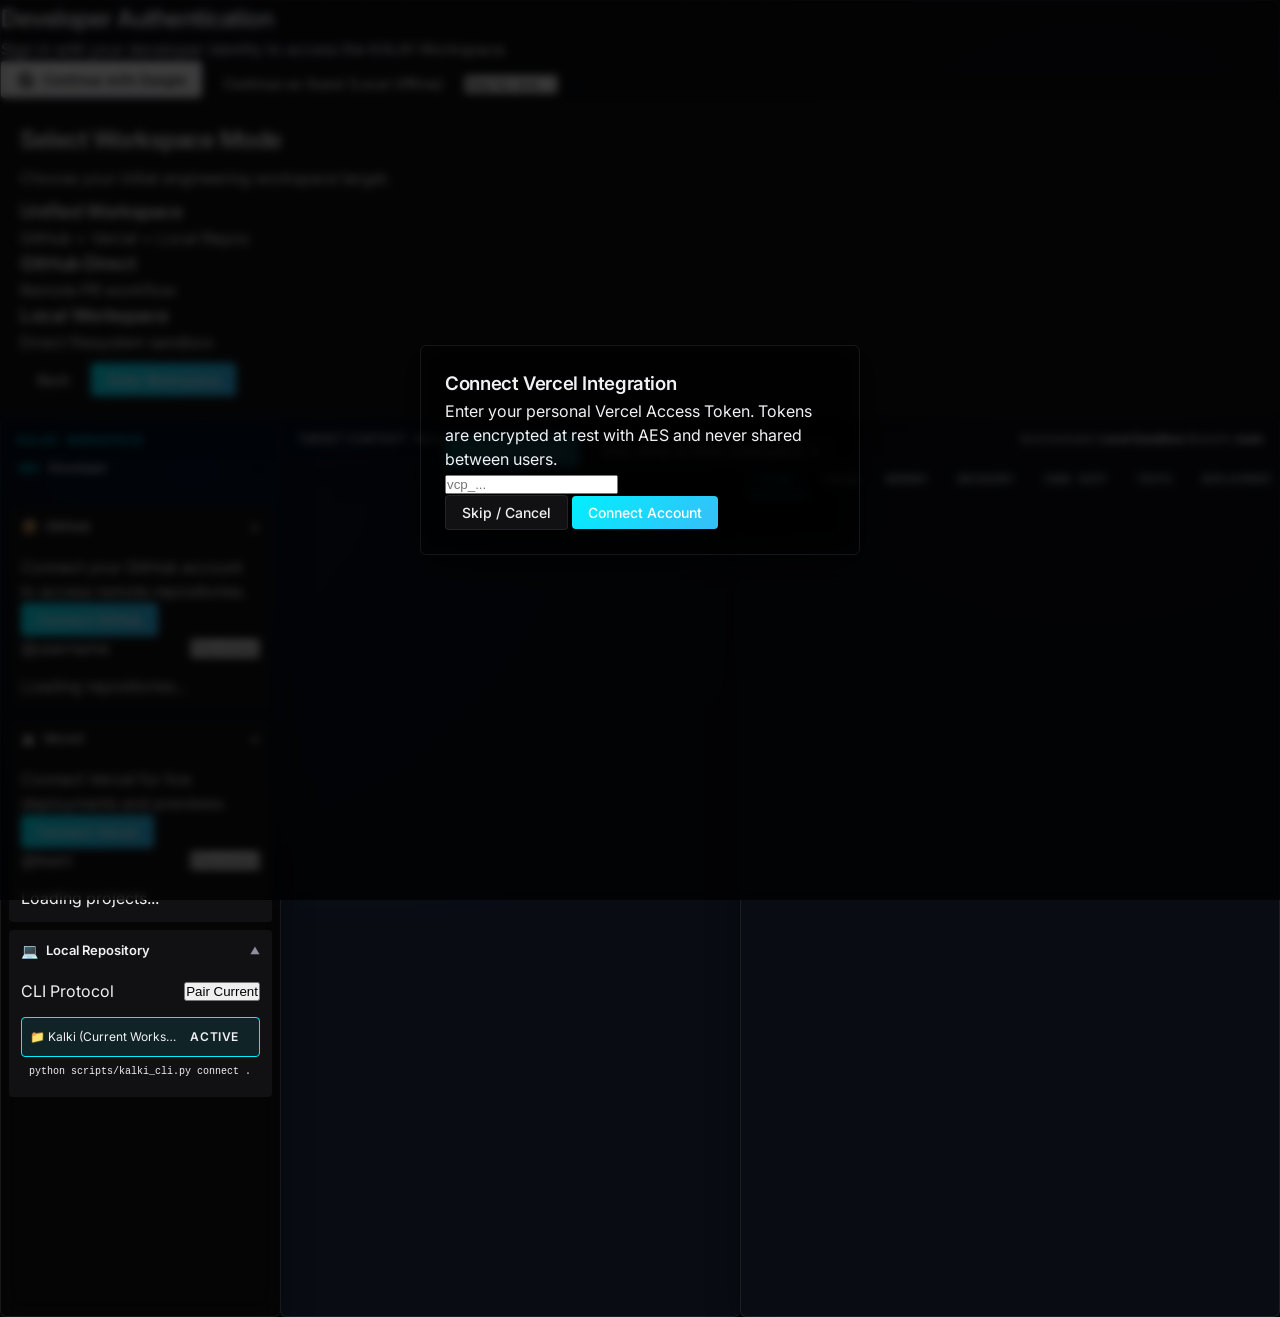
==== commit 312bbeb4: "feat(ui): add skip for now options to onboarding and modal flows" ====
--- a/public/index.html
+++ b/public/index.html
@@ -20,7 +20,12 @@
   <div id="app-container">
     <!-- Onboarding Overlay (Login -> Project -> Objective) -->
     <div id="onboarding-overlay" class="onboarding-overlay">
-      <div id="onboarding-content"></div>
+      <div id="onboarding-content">
+        <div class="flex-col gap-2 mt-4">
+          <button id="btn-enter-kalki" class="btn btn-accent btn-large">Initialize KALKI</button>
+          <button id="btn-skip-landing" class="btn btn-link text-xs text-muted">Skip setup & enter workspace &rarr;</button>
+        </div>
+      </div>
     </div>
 
     <!-- Header Component Target -->
@@ -35,7 +40,8 @@
           <svg width="18" height="18" viewBox="0 0 24 24" fill="currentColor"><path d="M12.545,10.239v3.821h5.445c-0.712,2.315-2.647,3.972-5.445,3.972c-3.332,0-6.033-2.701-6.033-6.032s2.701-6.032,6.033-6.032c1.498,0,2.866,0.549,3.921,1.453l2.814-2.814C17.503,2.988,15.139,2,12.545,2C7.021,2,2.543,6.477,2.543,12s4.478,10,10.002,10c8.396,0,10.249-7.85,9.426-11.761H12.545z"/></svg>
           Continue with Google
         </a>
-        <button class="btn btn-outline w-100" id="btn-auth-guest">Continue as Guest (Local Offline)</button>
+        <button class="btn btn-outline w-100 mb-2" id="btn-auth-guest">Continue as Guest (Local Offline)</button>
+        <button class="btn-link text-xs text-muted w-100 mt-2" id="btn-auth-skip">Skip for now &rarr;</button>
       </div>
     </section>
 
@@ -231,7 +237,7 @@
         <input type="password" id="vercel-token-input" class="input w-100 mb-3" placeholder="vcp_..." />
         <div id="vercel-modal-error" class="text-xs text-danger mb-2 hidden"></div>
         <div class="flex-between">
-          <button class="btn" id="btn-close-vercel-modal">Cancel</button>
+          <button class="btn" id="btn-close-vercel-modal">Skip / Cancel</button>
           <button class="btn btn-accent" id="btn-submit-vercel-token">Connect Account</button>
         </div>
       </div>
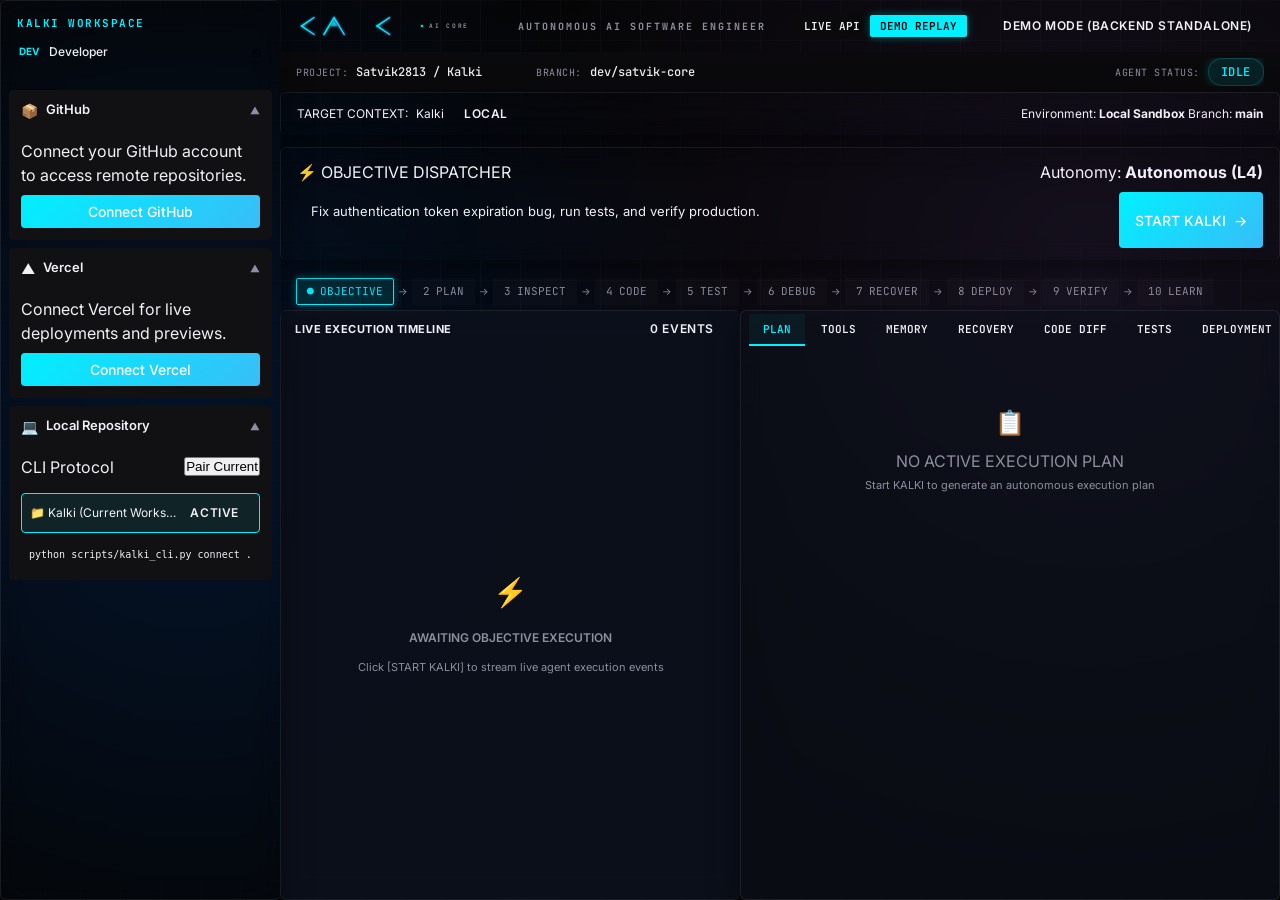
==== commit ef33d3e8: "fix(ui): resolve overlapping view overlay and ensure direct workspace rendering" ====
--- a/public/index.html
+++ b/public/index.html
@@ -18,18 +18,20 @@
   
   <!-- View Container -->
   <div id="app-container">
-    <!-- Onboarding Overlay (Login -> Project -> Objective) -->
-    <div id="onboarding-overlay" class="onboarding-overlay">
-      <div id="onboarding-content">
-        <div class="flex-col gap-2 mt-4">
+
+    <!-- 1. LANDING VIEW (Optional Intro) -->
+    <section id="landing-view" class="view-section hidden">
+      <div class="landing-hero glass-panel">
+        <div class="glow-orb"></div>
+        <h1 class="text-gradient">KALKI</h1>
+        <h2>Autonomous AI Software Engineer</h2>
+        <p class="subtitle">From objective to deployment. KALKI plans, codes, tests, and deploys autonomously.</p>
+        <div class="flex-col gap-2 mt-4 flex-center">
           <button id="btn-enter-kalki" class="btn btn-accent btn-large">Initialize KALKI</button>
           <button id="btn-skip-landing" class="btn btn-link text-xs text-muted">Skip setup & enter workspace &rarr;</button>
         </div>
       </div>
-    </div>
-
-    <!-- Header Component Target -->
-    <div id="header-target"></div>
+    </section>
 
     <!-- 2. AUTH VIEW -->
     <section id="auth-view" class="view-section hidden">
@@ -41,7 +43,7 @@
           Continue with Google
         </a>
         <button class="btn btn-outline w-100 mb-2" id="btn-auth-guest">Continue as Guest (Local Offline)</button>
-        <button class="btn-link text-xs text-muted w-100 mt-2" id="btn-auth-skip">Skip for now &rarr;</button>
+        <button class="btn btn-link text-xs text-muted w-100 mt-2" id="btn-auth-skip">Skip for now &rarr;</button>
       </div>
     </section>
 
@@ -73,8 +75,8 @@
       </div>
     </section>
 
-    <!-- 4. MAIN WORKSPACE VIEW -->
-    <section id="workspace-view" class="view-section hidden">
+    <!-- 4. MAIN WORKSPACE VIEW (Default Active) -->
+    <section id="workspace-view" class="view-section active">
       <div class="workspace-layout">
         
         <!-- Left Workspace Sidebar -->
--- a/public/css/components.css
+++ b/public/css/components.css
@@ -1,6 +1,41 @@
 /* ==========================================================================
    KALKI — Component Layout & Control Center Panel Styles
    ========================================================================== */
+
+/* Utility classes */
+.hidden {
+  display: none !important;
+  visibility: hidden !important;
+  pointer-events: none !important;
+}
+
+.flex-center {
+  display: flex;
+  align-items: center;
+  justify-content: center;
+}
+
+.flex-between {
+  display: flex;
+  align-items: center;
+  justify-content: space-between;
+}
+
+.flex-col {
+  display: flex;
+  flex-direction: column;
+}
+
+.w-100 {
+  width: 100%;
+}
+
+.mb-2 { margin-bottom: 8px; }
+.mb-3 { margin-bottom: 12px; }
+.mb-4 { margin-bottom: 16px; }
+.mt-2 { margin-top: 8px; }
+.mt-4 { margin-top: 16px; }
+.gap-2 { gap: 8px; }
 
 #app-container {
   display: flex;
@@ -9,6 +44,42 @@
   width: 100vw;
   position: relative;
   z-index: 1;
+}
+
+/* --------------------------------------------------------------------------
+   Objective Dispatcher Ribbon
+   -------------------------------------------------------------------------- */
+.objective-card {
+  padding: 12px 16px;
+  background: var(--bg-surface-2);
+  border-bottom: 1px solid var(--border-subtle);
+  flex-shrink: 0;
+}
+
+.objective-input-row {
+  display: flex;
+  gap: 12px;
+  align-items: stretch;
+}
+
+.objective-input {
+  flex: 1;
+  background: var(--bg-panel);
+  border: 1px solid var(--border-light);
+  border-radius: var(--radius-sm);
+  padding: 10px 14px;
+  color: var(--text-main);
+  font-family: var(--font-sans);
+  font-size: 13px;
+  line-height: 1.4;
+  resize: none;
+  outline: none;
+  transition: var(--transition);
+}
+
+.objective-input:focus {
+  border-color: var(--accent-cyan);
+  box-shadow: 0 0 0 2px var(--accent-cyan-dim);
 }
 
 /* --------------------------------------------------------------------------
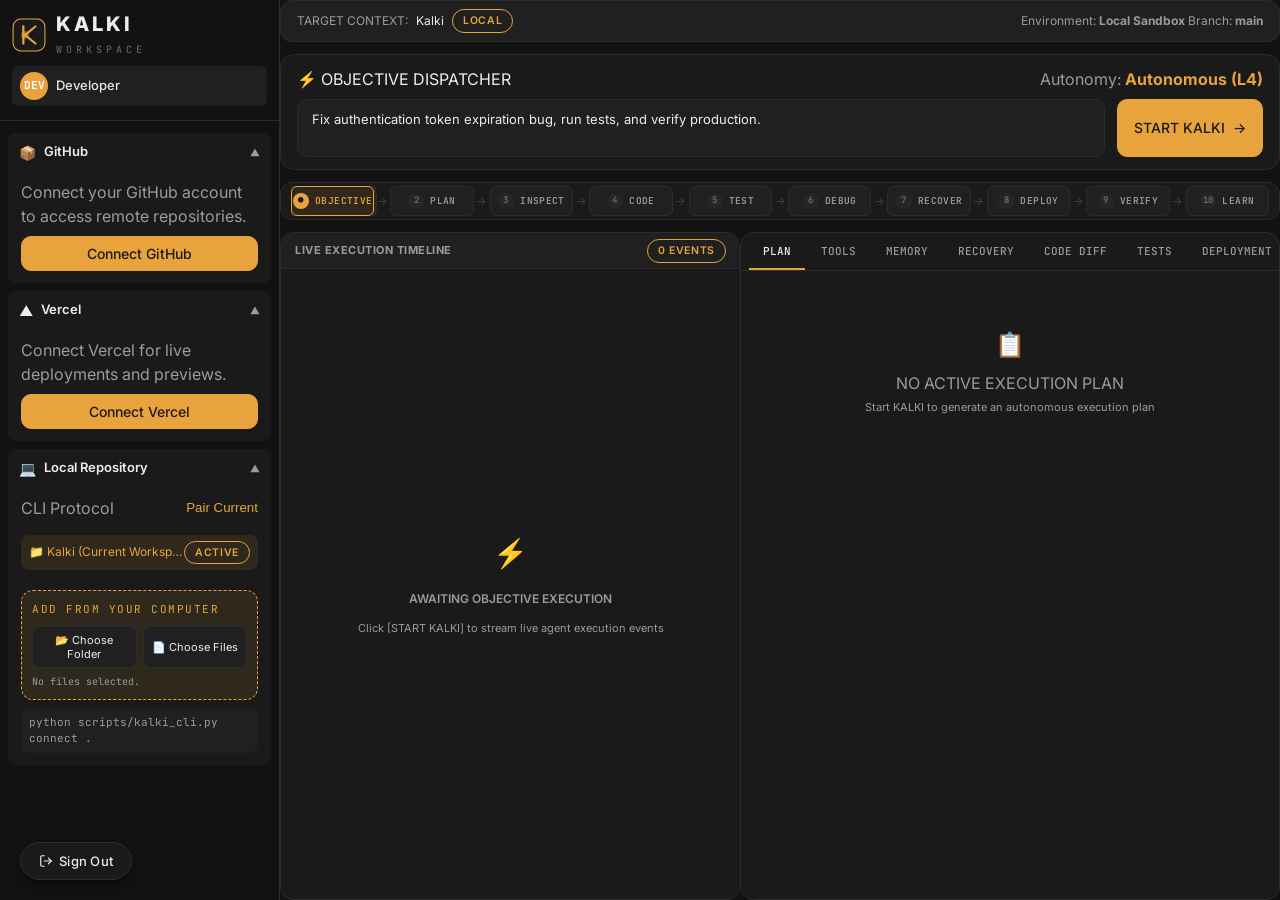
==== commit 42e1ca04: "feat(ui): warm-neutral dark theme with amber accent, restored 10-step ribbon, and fixed sign-out pla" ====
--- a/public/index.html
+++ b/public/index.html
@@ -13,6 +13,436 @@
   <!-- CSS Styles -->
   <link rel="stylesheet" href="css/kalki-theme.css" />
   <link rel="stylesheet" href="css/components.css" />
+
+  <!-- ============================================================
+       WARM NEUTRAL DARK SKIN — amber accent, rounded, still hushed
+       ============================================================ -->
+  <style id="kalki-light-theme">
+    :root {
+      /* Palette */
+      --bg-app: #121212;
+      --bg-panel-light: #1A1A1A;
+      --bg-panel-shade: #202020;   /* subtle lift for nested surfaces */
+      --bg-panel-hover: #262626;
+      --border-hairline: #2C2C2C;
+      --text-primary: #EDEDED;
+      --text-secondary: #9B9B9B;
+      --text-tertiary: #6B6B6B;
+      --accent: #E8A33D;
+      --accent-hover: #F0B45C;
+      --accent-soft: rgba(232, 163, 61, 0.10);
+      --accent-soft-hover: rgba(232, 163, 61, 0.18);
+      --danger: #E5484D;
+      --danger-soft: rgba(229, 72, 77, 0.10);
+
+      /* Rounded corners — everywhere */
+      --radius-xs: 6px;
+      --radius-sm: 8px;
+      --radius-md: 10px;
+      --radius-lg: 14px;
+
+      /* Remap the app's existing tokens so components.css follows suit */
+      --bg-darker: var(--bg-app);
+      --bg-dark: var(--bg-app);
+      --bg-panel: var(--bg-panel-light);
+      --bg-panel-header: var(--bg-panel-shade);
+      --bg-glass: var(--bg-panel-light);
+      --bg-glass-hover: var(--bg-panel-hover);
+      --glass-bg: var(--bg-panel-light);
+      --glass-border: transparent;
+      --glass-blur: none;
+
+      --text-main: var(--text-primary);
+      --text-muted: var(--text-secondary);
+      --text-dark: var(--text-primary);
+
+      --accent-cyan: var(--accent);
+      --accent-blue: var(--accent);
+      --accent-magenta: var(--accent);
+      --accent-purple: var(--accent);
+      --accent-cyan-glow: transparent;
+      --accent-blue-glow: transparent;
+      --accent-purple-glow: transparent;
+
+      --status-success: var(--accent);
+      --status-warning: var(--accent);
+      --status-error: var(--danger);
+      --status-active: var(--accent);
+      --color-success: var(--accent);
+      --color-success-border: var(--accent);
+      --color-warning: var(--accent);
+      --color-warning-border: var(--accent);
+      --color-failure: var(--danger);
+      --color-failure-border: var(--danger);
+
+      --border-light: var(--border-hairline);
+      --border-subtle: transparent;   /* let background shade separate, not borders */
+      --border-main: var(--border-hairline);
+      --border-glow: none;
+      --shadow-panel: none;
+
+      --gradient-primary: var(--accent);
+      --gradient-purple: var(--accent);
+      --gradient-success: var(--accent);
+    }
+
+    html, body { background: var(--bg-app) !important; color: var(--text-primary) !important; }
+
+    /* Kill the dark grid + colored radial glow backdrop */
+    body::before { display: none !important; }
+
+    /* Text-gradient wordmarks collapse to a solid accent color */
+    .text-gradient, .brand-text-block .brand-title, .header-fallback .kalki-word {
+      background: none !important;
+      -webkit-background-clip: initial !important;
+      background-clip: initial !important;
+      -webkit-text-fill-color: currentColor !important;
+      color: var(--text-primary) !important;
+      text-shadow: none !important;
+    }
+
+    /* Panels: warm dark surface, rounded, subtle border */
+    .glass-panel {
+      background: var(--bg-panel-light) !important;
+      backdrop-filter: none !important;
+      -webkit-backdrop-filter: none !important;
+      border: 1px solid var(--border-hairline) !important;
+      border-radius: 14px !important;
+      box-shadow: none !important;
+    }
+    /* Nested panels (inside another panel) shed their border — separate with shade */
+    .glass-panel .glass-panel {
+      border: none !important;
+      background: var(--bg-panel-shade) !important;
+      border-radius: 10px !important;
+    }
+
+    /* Sidebar: match app background, single hairline separator */
+    .workspace-sidebar {
+      background: var(--bg-app) !important;
+      border-right: 1px solid var(--border-hairline) !important;
+      border-top: none !important;
+      border-bottom: none !important;
+      border-left: none !important;
+      border-radius: 0 !important;
+    }
+    .sidebar-brand { border-bottom: 1px solid var(--border-hairline) !important; }
+    .integration-section { border-bottom: none !important; }
+    .integration-header { background: transparent !important; }
+    .integration-header:hover { background: var(--bg-panel-shade) !important; }
+    .connect-box, .connected-box { background: transparent !important; border: none !important; }
+
+    /* Text roles */
+    .text-muted { color: var(--text-secondary) !important; }
+    .text-xs { color: var(--text-secondary); }
+    .text-accent { color: var(--accent) !important; }
+    .text-danger { color: var(--danger) !important; }
+    h1, h2, h3, h4, .font-bold { color: var(--text-primary) !important; }
+
+    /* Brand mark — flatten cyan-glow to accent */
+    .kalki-brand-mark { filter: none !important; }
+    .kalki-brand-mark rect { fill: var(--bg-panel-light) !important; stroke: var(--accent) !important; }
+    .kalki-brand-mark g line { stroke: var(--accent) !important; }
+    .kalki-brand-mark circle { fill: var(--accent) !important; stroke: var(--accent) !important; }
+    .brand-text-block .brand-subtitle { color: var(--text-tertiary) !important; }
+    .user-avatar-circle { background: var(--accent) !important; color: #fff !important; }
+    .user-badge { background: var(--bg-panel-shade) !important; border: none !important; }
+
+    /* Buttons — rounded, amber accent */
+    .btn {
+      background: var(--bg-panel-shade) !important;
+      color: var(--text-primary) !important;
+      border: 1px solid var(--border-hairline) !important;
+      box-shadow: none !important;
+      border-radius: 10px !important;
+    }
+    .btn:hover { background: var(--bg-panel-hover) !important; border-color: var(--text-tertiary) !important; transform: none !important; }
+    .btn-primary, .btn-accent {
+      background: var(--accent) !important;
+      color: #1A1A1A !important;
+      border: 1px solid var(--accent) !important;
+      filter: none !important;
+      box-shadow: none !important;
+      background-image: none !important;
+    }
+    .btn-primary:hover, .btn-accent:hover { background: var(--accent-hover) !important; border-color: var(--accent-hover) !important; filter: none !important; box-shadow: none !important; }
+    .btn-outline { background: transparent !important; color: var(--text-primary) !important; border: 1px solid var(--border-hairline) !important; }
+    .btn-link { background: transparent !important; border: none !important; color: var(--accent) !important; }
+
+    /* Inputs */
+    .input, .input-base, textarea, input[type="text"], input[type="password"], input[type="email"] {
+      background: var(--bg-panel-shade) !important;
+      color: var(--text-primary) !important;
+      border: 1px solid var(--border-hairline) !important;
+      border-radius: 10px !important;
+      box-shadow: none !important;
+    }
+    .input:focus, .input-base:focus, textarea:focus, input:focus {
+      outline: none !important;
+      border-color: var(--accent) !important;
+      box-shadow: 0 0 0 3px var(--accent-soft) !important;
+    }
+
+    /* ---------- UNIFIED BADGES ----------
+       One accent color for every state badge.
+       Filled = active/current; outline = idle/queued/done.
+       (Danger keeps a red outline to preserve error legibility.) */
+    .badge, .badge-sm, .badge-info, .badge-active, .badge-success, .badge-warning, .badge-cyan {
+      background: transparent !important;
+      color: var(--accent) !important;
+      border: 1px solid var(--accent) !important;
+      box-shadow: none !important;
+      text-transform: uppercase !important;
+      letter-spacing: 0.06em !important;
+      font-weight: 600 !important;
+      border-radius: 999px !important;
+      padding: 3px 10px !important;
+      font-size: 10.5px !important;
+    }
+    /* "Active / current" states get the filled variant */
+    .badge-active, .status-dot.active + .badge, .badge.filled {
+      background: var(--accent) !important;
+      color: #1A1A1A !important;
+    }
+    .badge-error { background: transparent !important; color: var(--danger) !important; border-color: var(--danger) !important; }
+
+    /* Status dots — all one accent; use fill vs ring to signal state */
+    .status-dot { background: var(--text-tertiary) !important; box-shadow: none !important; }
+    .status-dot.success, .status-dot.active { background: var(--accent) !important; }
+    .status-dot.error { background: var(--danger) !important; }
+
+    /* ---------- 10-STEP RIBBON (compact, fits without scrolling) ---------- */
+    .stage-ribbon {
+      background: var(--bg-panel-light) !important;
+      border: 1px solid var(--border-hairline) !important;
+      border-radius: 12px !important;
+      padding: 8px 10px !important;
+      margin-bottom: 12px !important;
+    }
+    .stage-pipeline {
+      display: flex !important;
+      align-items: center !important;
+      gap: 2px !important;
+      flex-wrap: nowrap !important;
+      overflow: hidden !important;
+      width: 100% !important;
+    }
+    .stage-arrow {
+      display: inline-flex !important;
+      align-items: center !important;
+      justify-content: center !important;
+      color: var(--text-tertiary) !important;
+      font-size: 11px !important;
+      padding: 0 !important;
+      opacity: 0.5 !important;
+      flex: 0 0 12px !important;
+    }
+    .stage-step {
+      display: inline-flex !important;
+      align-items: center !important;
+      justify-content: center !important;
+      gap: 6px !important;
+      padding: 6px 8px !important;
+      background: var(--bg-panel-shade) !important;
+      border: 1px solid var(--border-hairline) !important;
+      border-radius: 6px !important;
+      color: var(--text-secondary) !important;
+      font-size: 9.5px !important;
+      font-weight: 600 !important;
+      letter-spacing: 0.04em !important;
+      text-transform: uppercase !important;
+      white-space: nowrap !important;
+      transition: all 0.2s ease !important;
+      flex: 1 1 0 !important;
+      min-width: 0 !important;
+      overflow: hidden !important;
+      text-overflow: ellipsis !important;
+    }
+    .stage-step .stage-icon {
+      display: inline-flex !important;
+      align-items: center !important;
+      justify-content: center !important;
+      width: 16px !important;
+      height: 16px !important;
+      border-radius: 50% !important;
+      background: var(--bg-panel-hover) !important;
+      color: var(--text-tertiary) !important;
+      font-size: 9px !important;
+      font-weight: 700 !important;
+      font-family: 'JetBrains Mono', monospace !important;
+      flex-shrink: 0 !important;
+    }
+    .stage-step.active {
+      background: var(--accent-soft) !important;
+      border-color: var(--accent) !important;
+      color: var(--accent) !important;
+      box-shadow: 0 0 0 3px var(--accent-soft) !important;
+    }
+    .stage-step.active .stage-icon {
+      background: var(--accent) !important;
+      color: #1A1A1A !important;
+    }
+    .stage-step.completed {
+      background: var(--bg-panel-light) !important;
+      border-color: var(--accent) !important;
+      color: var(--accent) !important;
+      opacity: 0.85 !important;
+    }
+    .stage-step.completed .stage-icon {
+      background: var(--accent) !important;
+      color: #1A1A1A !important;
+    }
+    .stage-step.failed {
+      background: var(--danger-soft) !important;
+      border-color: var(--danger) !important;
+      color: var(--danger) !important;
+    }
+    .stage-step.failed .stage-icon { background: var(--danger) !important; color: #fff !important; }
+    .stage-step.recovering {
+      background: var(--accent-soft) !important;
+      border-color: var(--accent) !important;
+      color: var(--accent) !important;
+      animation: kalki-pulse 1.6s ease-in-out infinite !important;
+    }
+    .stage-step.recovering .stage-icon { background: var(--accent) !important; color: #1A1A1A !important; }
+    @keyframes kalki-pulse {
+      0%, 100% { box-shadow: 0 0 0 0 var(--accent-soft); }
+      50%      { box-shadow: 0 0 0 6px var(--accent-soft); }
+    }
+
+    /* ---------- ROUNDED SURFACES ELSEWHERE ---------- */
+    .active-project-bar {
+      background: var(--bg-panel-shade) !important;
+      border: 1px solid var(--border-hairline) !important;
+      border-radius: 12px !important;
+    }
+    .tabs-header {
+      background: transparent !important;
+      border-bottom: 1px solid var(--border-hairline) !important;
+    }
+    .tab-btn {
+      background: transparent !important;
+      border: none !important;
+      color: var(--text-secondary) !important;
+      border-bottom: 2px solid transparent !important;
+      border-radius: 0 !important;
+      padding: 10px 14px !important;
+      font-weight: 500 !important;
+    }
+    .tab-btn.active {
+      color: var(--text-primary) !important;
+      border-bottom-color: var(--accent) !important;
+      background: transparent !important;
+    }
+    .tab-btn:hover { background: var(--bg-panel-shade) !important; }
+
+    .timeline-panel { border-right: none !important; background: var(--bg-panel-light) !important; border-radius: 14px !important; }
+    .control-tabs-panel { background: var(--bg-panel-light) !important; border-radius: 14px !important; }
+    .panel-header { background: var(--bg-panel-shade) !important; border-bottom: 1px solid var(--border-hairline) !important; border-radius: 14px 14px 0 0 !important; }
+    .timeline-event-card {
+      background: var(--bg-panel-shade) !important;
+      border: 1px solid var(--border-hairline) !important;
+      border-left: 3px solid var(--accent) !important;
+      border-radius: 10px !important;
+      margin-bottom: 8px !important;
+    }
+    .timeline-event-card:hover { background: var(--bg-panel-hover) !important; }
+
+    /* Modal */
+    .modal-backdrop { background: rgba(0, 0, 0, 0.6) !important; }
+    .modal-card { background: var(--bg-panel-light) !important; border: 1px solid var(--border-hairline) !important; border-radius: 14px !important; box-shadow: 0 20px 60px rgba(0, 0, 0, 0.5) !important; }
+
+    /* Sidebar items */
+    .sidebar-item {
+      background: transparent !important;
+      border: none !important;
+      border-radius: 8px !important;
+      color: var(--text-primary) !important;
+    }
+    .sidebar-item:hover { background: var(--bg-panel-shade) !important; }
+    .sidebar-item.active { background: var(--accent-soft) !important; color: var(--accent) !important; }
+
+    .cli-hint { background: var(--bg-panel-shade) !important; border: none !important; border-radius: 8px !important; }
+    .cli-hint code { background: transparent !important; color: var(--text-secondary) !important; font-family: 'JetBrains Mono', monospace; font-size: 11px; }
+
+    /* Local upload box — soft amber tint */
+    .local-upload-box {
+      background: var(--accent-soft) !important;
+      border: 1px dashed var(--accent) !important;
+      border-radius: 12px !important;
+    }
+    .local-upload-box .upload-title { color: var(--accent) !important; }
+    .local-upload-btn { background: var(--bg-panel-shade) !important; border: 1px solid var(--border-hairline) !important; color: var(--text-primary) !important; border-radius: 8px !important; }
+    .local-upload-btn:hover { background: var(--accent-soft) !important; border-color: var(--accent) !important; color: var(--accent) !important; }
+    #local-upload-status { color: var(--text-secondary) !important; }
+    #local-upload-status .file-line { color: var(--text-secondary) !important; }
+
+    /* Integration accordions — rounded hover targets */
+    .integration-header { border-radius: 10px !important; padding: 8px 10px !important; }
+
+    /* Scrollbar */
+    ::-webkit-scrollbar-thumb { background: #D4D4D0 !important; }
+    ::-webkit-scrollbar-thumb:hover { background: var(--text-tertiary) !important; }
+
+    /* --- Component-specific overrides (existing inline block below) --- */
+    /* Sidebar brand block */
+    .sidebar-brand { display: flex; flex-direction: column; gap: 10px; padding: 14px 12px; border-bottom: 1px solid rgba(148, 163, 184, 0.15); }
+    .brand-logo-row { display: flex; align-items: center; gap: 10px; }
+    .kalki-brand-mark { flex-shrink: 0; filter: drop-shadow(0 0 6px rgba(34, 211, 238, 0.35)); }
+    .brand-text-block { display: flex; flex-direction: column; line-height: 1.05; }
+    .brand-text-block .brand-title { font-family: 'Outfit', 'Inter', system-ui, sans-serif; font-weight: 800; font-size: 20px; letter-spacing: 3px; background: linear-gradient(90deg, #22d3ee, #3b82f6); -webkit-background-clip: text; background-clip: text; -webkit-text-fill-color: transparent; color: #22d3ee; }
+    .brand-text-block .brand-subtitle { font-family: 'JetBrains Mono', ui-monospace, monospace; font-size: 10px; letter-spacing: 4px; color: #94a3b8; margin-top: 2px; }
+    .user-badge { display: flex; align-items: center; gap: 8px; padding: 6px 8px; background: rgba(15, 23, 42, 0.5); border: 1px solid rgba(148, 163, 184, 0.15); border-radius: 6px; }
+    .user-avatar-circle { display: inline-flex; align-items: center; justify-content: center; width: 28px; height: 28px; border-radius: 50%; background: linear-gradient(135deg, #22d3ee, #3b82f6); color: #0d0f13; font-weight: 700; font-size: 11px; font-family: 'JetBrains Mono', monospace; }
+    .user-name-text { font-size: 13px; color: #e5e7eb; flex: 1; overflow: hidden; text-overflow: ellipsis; white-space: nowrap; }
+
+    /* HEADER: completely removed — hide any JS-mounted content and the container itself */
+    #header-target,
+    #header-target * ,
+    .header-bar,
+    .context-bar,
+    .kalki-wordmark-container,
+    .kalki-subtitle,
+    .header-fallback { display: none !important; }
+
+    /* SIGN OUT: pinned to bottom-right of the viewport */
+    #btn-logout {
+      position: fixed !important;
+      bottom: 20px;
+      left: 20px;
+      right: auto !important;
+      z-index: 9999;
+      display: inline-flex !important;
+      align-items: center;
+      justify-content: center;
+      padding: 10px 18px;
+      width: auto !important;
+      margin: 0 !important;
+      background: #1A1A1A !important;
+      border: 1px solid #2C2C2C !important;
+      color: #EDEDED !important;
+      border-radius: 999px !important;
+      font-size: 13px;
+      font-weight: 500;
+      letter-spacing: 0.02em;
+      cursor: pointer;
+      transition: background 0.15s, border-color 0.15s, color 0.15s, transform 0.15s;
+      font-family: inherit;
+      box-shadow: 0 4px 14px rgba(0, 0, 0, 0.35), 0 1px 2px rgba(0, 0, 0, 0.5);
+    }
+    #btn-logout:hover { background: #E8A33D !important; border-color: #E8A33D !important; color: #1A1A1A !important; transform: translateY(-1px); }
+
+    /* LOCAL REPO: file/folder upload UI */
+    .local-upload-box { margin-top: 10px; padding: 10px; border: 1px dashed rgba(34, 211, 238, 0.35); border-radius: 6px; background: rgba(34, 211, 238, 0.04); }
+    .local-upload-box .upload-title { font-size: 11px; letter-spacing: 1.5px; color: #94a3b8; margin-bottom: 8px; font-family: 'JetBrains Mono', monospace; }
+    .local-upload-row { display: flex; gap: 6px; margin-bottom: 6px; }
+    .local-upload-btn { flex: 1; padding: 6px 8px; background: transparent; border: 1px solid rgba(148, 163, 184, 0.3); color: #cbd5e1; border-radius: 5px; font-size: 11px; cursor: pointer; font-family: inherit; transition: background 0.15s, border-color 0.15s; }
+    .local-upload-btn:hover { background: rgba(34, 211, 238, 0.1); border-color: #22d3ee; color: #22d3ee; }
+    #local-upload-status { font-size: 10px; color: #64748b; font-family: 'JetBrains Mono', monospace; margin-top: 4px; word-break: break-all; max-height: 80px; overflow-y: auto; }
+    #local-upload-status .file-line { padding: 2px 0; color: #94a3b8; }
+    #local-uploaded-list { margin-top: 6px; }
+    #local-uploaded-list .sidebar-item { font-size: 11px; }
+  </style>
 </head>
 <body>
   
@@ -82,11 +512,31 @@
         <!-- Left Workspace Sidebar -->
         <aside class="workspace-sidebar glass-panel">
           <div class="sidebar-brand">
-            <div class="brand-title">KALKI WORKSPACE</div>
+            <div class="brand-logo-row">
+              <svg class="kalki-brand-mark" width="34" height="34" viewBox="0 0 48 48" fill="none" xmlns="http://www.w3.org/2000/svg" role="img" aria-label="KALKI">
+                <defs>
+                  <linearGradient id="kalkiMarkGrad" x1="8" y1="6" x2="40" y2="42" gradientUnits="userSpaceOnUse">
+                    <stop offset="0" stop-color="#22d3ee"/>
+                    <stop offset="1" stop-color="#3b82f6"/>
+                  </linearGradient>
+                </defs>
+                <rect x="1.5" y="1.5" width="45" height="45" rx="11" fill="#0d0f13" stroke="url(#kalkiMarkGrad)" stroke-width="1.5"/>
+                <g stroke="url(#kalkiMarkGrad)" stroke-width="3.2" stroke-linecap="round" stroke-linejoin="round" fill="none">
+                  <line x1="16" y1="12" x2="16" y2="36"/>
+                  <line x1="33" y1="12" x2="18.5" y2="24"/>
+                  <line x1="18.5" y1="24" x2="33" y2="36"/>
+                </g>
+                <circle cx="18.5" cy="24" r="2.6" fill="#22d3ee"/>
+                <circle cx="18.5" cy="24" r="5.2" stroke="#22d3ee" stroke-width="1" opacity="0.45" fill="none"/>
+              </svg>
+              <div class="brand-text-block">
+                <div class="brand-title">KALKI</div>
+                <div class="brand-subtitle">WORKSPACE</div>
+              </div>
+            </div>
             <div id="user-badge" class="user-badge">
               <span id="user-avatar" class="user-avatar-circle">DEV</span>
               <span id="user-name" class="user-name-text">Developer</span>
-              <button id="btn-logout" class="btn-icon text-muted" title="Sign Out">⎋</button>
             </div>
           </div>
 
@@ -166,7 +616,20 @@
                     <span class="item-name">📁 Kalki (Current Workspace)</span>
                     <span class="badge badge-sm badge-info">active</span>
                   </div>
-                </div>
+                  <div id="local-uploaded-list"></div>
+                </div>
+
+                <div class="local-upload-box">
+                  <div class="upload-title">ADD FROM YOUR COMPUTER</div>
+                  <div class="local-upload-row">
+                    <button type="button" class="local-upload-btn" id="btn-pick-folder">📂 Choose Folder</button>
+                    <button type="button" class="local-upload-btn" id="btn-pick-files">📄 Choose Files</button>
+                  </div>
+                  <input type="file" id="input-pick-folder" webkitdirectory directory multiple style="display:none" />
+                  <input type="file" id="input-pick-files" multiple style="display:none" />
+                  <div id="local-upload-status">No files selected.</div>
+                </div>
+
                 <div class="cli-hint mt-2">
                   <code>python scripts/kalki_cli.py connect .</code>
                 </div>
@@ -177,8 +640,8 @@
 
         <!-- Main Workspace Area -->
         <div class="workspace-main">
-          <!-- Header Component Target -->
-          <div id="header-target"></div>
+          <!-- Header intentionally removed; JS-mounted content here is hidden via CSS below -->
+          <div id="header-target" aria-hidden="true"></div>
 
           <!-- Active Project Context Ribbon -->
           <div id="active-project-bar" class="active-project-bar glass-panel mb-3">
@@ -249,5 +712,107 @@
 
   <!-- Entry Script -->
   <script type="module" src="js/app.js"></script>
+
+  <!-- Floating bottom-right Sign Out button (fixed, always visible) -->
+  <button id="btn-logout" type="button" title="Sign out of KALKI">
+    <svg width="14" height="14" viewBox="0 0 24 24" fill="none" stroke="currentColor" stroke-width="2" stroke-linecap="round" stroke-linejoin="round" style="vertical-align:-2px;margin-right:6px;">
+      <path d="M9 21H5a2 2 0 0 1-2-2V5a2 2 0 0 1 2-2h4"/>
+      <polyline points="16 17 21 12 16 7"/>
+      <line x1="21" y1="12" x2="9" y2="12"/>
+    </svg>
+    Sign Out
+  </button>
+
+  <!-- Fallback wiring: sign-out + local repository file picker (works even if the module bundle fails) -->
+  <script>
+    (function () {
+      // -------- Sign Out --------
+      var btn = document.getElementById('btn-logout');
+      if (btn) {
+        btn.addEventListener('click', function () {
+          try {
+            ['kalki_token', 'kalki_auth', 'auth_token', 'access_token', 'jwt', 'token'].forEach(function (k) {
+              try { localStorage.removeItem(k); } catch (_) {}
+              try { sessionStorage.removeItem(k); } catch (_) {}
+            });
+            document.cookie.split(';').forEach(function (c) {
+              var name = c.split('=')[0].trim();
+              if (!name) return;
+              document.cookie = name + '=; Max-Age=0; path=/';
+            });
+          } catch (_) {}
+          try {
+            fetch('/api/auth/logout', { method: 'POST', credentials: 'include' })
+              .catch(function () {})
+              .finally(function () { window.location.href = '/'; });
+          } catch (_) {
+            window.location.href = '/';
+          }
+        });
+      }
+
+      // -------- Local Repository: pick folder or files from user's computer --------
+      var pickFolderBtn = document.getElementById('btn-pick-folder');
+      var pickFilesBtn  = document.getElementById('btn-pick-files');
+      var folderInput   = document.getElementById('input-pick-folder');
+      var filesInput    = document.getElementById('input-pick-files');
+      var statusEl      = document.getElementById('local-upload-status');
+      var listEl        = document.getElementById('local-uploaded-list');
+
+      if (pickFolderBtn && folderInput) pickFolderBtn.addEventListener('click', function () { folderInput.click(); });
+      if (pickFilesBtn  && filesInput)  pickFilesBtn.addEventListener('click',  function () { filesInput.click();  });
+
+      function fmtSize(n) {
+        if (n < 1024) return n + ' B';
+        if (n < 1024 * 1024) return (n / 1024).toFixed(1) + ' KB';
+        return (n / (1024 * 1024)).toFixed(1) + ' MB';
+      }
+
+      function handleSelection(fileList, kind) {
+        if (!fileList || !fileList.length) return;
+        var files = Array.from(fileList);
+        var total = files.reduce(function (s, f) { return s + f.size; }, 0);
+
+        // Detect root folder name (webkitdirectory sets webkitRelativePath)
+        var rootName = kind === 'folder'
+          ? (files[0].webkitRelativePath || '').split('/')[0] || 'Selected Folder'
+          : files.length + ' file(s)';
+
+        // Add entry to the sidebar list
+        if (listEl) {
+          var item = document.createElement('div');
+          item.className = 'sidebar-item';
+          item.dataset.context = 'local';
+          item.dataset.name = rootName;
+          item.innerHTML =
+            '<span class="item-name">' + (kind === 'folder' ? '📂' : '📄') + ' ' +
+            rootName.replace(/[<>&"]/g, '') +
+            '</span>' +
+            '<span class="badge badge-sm badge-info">' + files.length + '</span>';
+          listEl.appendChild(item);
+        }
+
+        // Update status
+        if (statusEl) {
+          var preview = files.slice(0, 5).map(function (f) {
+            return '<div class="file-line">• ' + (f.webkitRelativePath || f.name) + ' (' + fmtSize(f.size) + ')</div>';
+          }).join('');
+          var extra = files.length > 5 ? '<div class="file-line">…and ' + (files.length - 5) + ' more</div>' : '';
+          statusEl.innerHTML =
+            '<div style="color:#22d3ee;margin-bottom:4px;">✓ Loaded ' + files.length +
+            ' file(s) — ' + fmtSize(total) + '</div>' + preview + extra;
+        }
+
+        // Expose the selection for the app to pick up (real upload wiring lives in the module app)
+        window.__kalkiLocalUploads = (window.__kalkiLocalUploads || []).concat(files.map(function (f) {
+          return { name: f.name, path: f.webkitRelativePath || f.name, size: f.size, type: f.type, file: f };
+        }));
+        window.dispatchEvent(new CustomEvent('kalki:local-upload', { detail: { kind: kind, files: files, rootName: rootName } }));
+      }
+
+      if (folderInput) folderInput.addEventListener('change', function (e) { handleSelection(e.target.files, 'folder'); e.target.value = ''; });
+      if (filesInput)  filesInput.addEventListener('change',  function (e) { handleSelection(e.target.files, 'files');  e.target.value = ''; });
+    })();
+  </script>
 </body>
 </html>
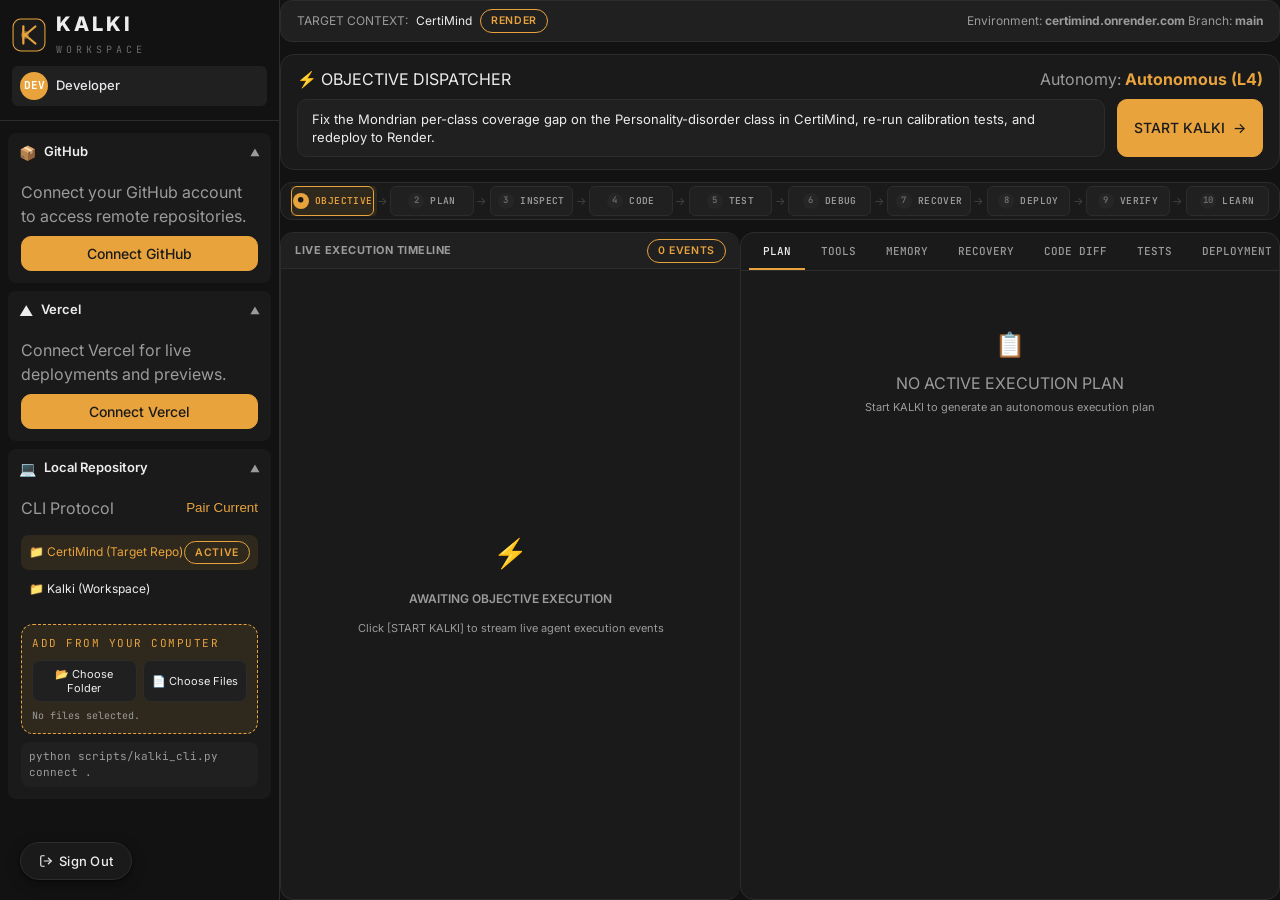
==== commit d258521c: "feat(demo): retheme mock execution stream around CertiMind + Render deploy - Replace generic auth-bu" ====
--- a/public/index.html
+++ b/public/index.html
@@ -612,9 +612,12 @@
                   <button id="btn-pair-local" class="btn-link text-xs">Pair Current</button>
                 </div>
                 <div id="local-projects-list" class="sidebar-item-list">
-                  <div class="sidebar-item active" data-context="local" data-name="Kalki">
-                    <span class="item-name">📁 Kalki (Current Workspace)</span>
+                  <div class="sidebar-item active" data-context="local" data-name="CertiMind">
+                    <span class="item-name">📁 CertiMind (Target Repo)</span>
                     <span class="badge badge-sm badge-info">active</span>
+                  </div>
+                  <div class="sidebar-item" data-context="local" data-name="Kalki">
+                    <span class="item-name">📁 Kalki (Workspace)</span>
                   </div>
                   <div id="local-uploaded-list"></div>
                 </div>
@@ -647,11 +650,11 @@
           <div id="active-project-bar" class="active-project-bar glass-panel mb-3">
             <div class="project-indicator">
               <span class="text-xs text-muted">TARGET CONTEXT:</span>
-              <span id="active-project-name" class="font-bold text-accent">Kalki</span>
-              <span id="active-project-badge" class="badge badge-sm badge-info">local</span>
+              <span id="active-project-name" class="font-bold text-accent">CertiMind</span>
+              <span id="active-project-badge" class="badge badge-sm badge-info">render</span>
             </div>
             <div class="project-stats text-xs text-muted">
-              <span>Environment: <strong id="active-env-label">Local Sandbox</strong></span>
+              <span>Environment: <strong id="active-env-label">certimind.onrender.com</strong></span>
               <span class="ml-3">Branch: <strong id="active-branch-name">main</strong></span>
             </div>
           </div>
@@ -710,8 +713,8 @@
 
   </div>
 
-  <!-- Entry Script -->
-  <script type="module" src="js/app.js"></script>
+  <!-- Entry Script (cache-busting version for dev) -->
+  <script type="module" src="js/app.js?v=certimind-1"></script>
 
   <!-- Floating bottom-right Sign Out button (fixed, always visible) -->
   <button id="btn-logout" type="button" title="Sign out of KALKI">
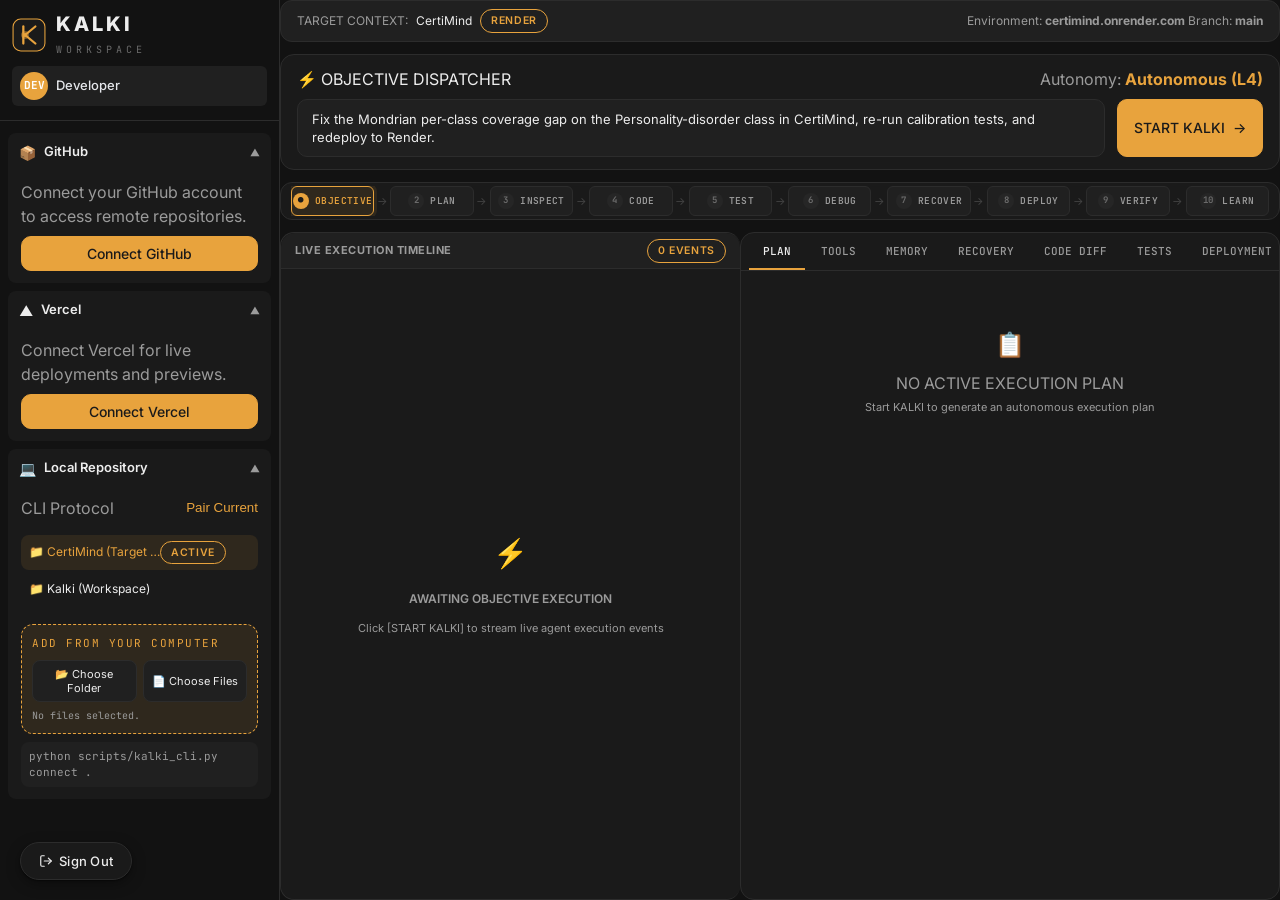
==== commit 72bf0e8a: "feat(local-repo): API-LIMIT gate on non-CertiMind folders + delete option per row - Gate: picking a " ====
--- a/public/index.html
+++ b/public/index.html
@@ -442,6 +442,92 @@
     #local-upload-status .file-line { padding: 2px 0; color: #94a3b8; }
     #local-uploaded-list { margin-top: 6px; }
     #local-uploaded-list .sidebar-item { font-size: 11px; }
+
+    /* Delete (×) button on each local repo row */
+    #local-projects-list .sidebar-item { position: relative; }
+    #local-projects-list .sidebar-item .item-delete {
+      background: transparent !important;
+      border: none !important;
+      color: var(--text-tertiary) !important;
+      cursor: pointer;
+      padding: 2px 6px;
+      margin-left: 4px;
+      font-size: 14px;
+      line-height: 1;
+      border-radius: 4px !important;
+      opacity: 0;
+      transition: opacity 0.15s, background 0.15s, color 0.15s;
+    }
+    #local-projects-list .sidebar-item:hover .item-delete { opacity: 1; }
+    #local-projects-list .sidebar-item .item-delete:hover {
+      background: var(--danger-soft) !important;
+      color: var(--danger) !important;
+    }
+
+    /* ---------- Toast (API LIMIT EXCEEDED warning) ---------- */
+    #kalki-toast {
+      position: fixed;
+      top: 20px;
+      left: 50%;
+      transform: translate(-50%, -20px);
+      z-index: 10000;
+      display: flex;
+      align-items: flex-start;
+      gap: 12px;
+      max-width: 480px;
+      padding: 14px 18px;
+      background: #1A1A1A;
+      color: #EDEDED;
+      border: 1px solid var(--danger);
+      border-left: 4px solid var(--danger);
+      border-radius: 12px;
+      box-shadow: 0 12px 40px rgba(0, 0, 0, 0.5), 0 0 0 1px rgba(229, 72, 77, 0.15);
+      font-family: 'Inter', system-ui, sans-serif;
+      font-size: 13px;
+      line-height: 1.4;
+      opacity: 0;
+      pointer-events: none;
+      transition: opacity 0.25s, transform 0.25s cubic-bezier(0.34, 1.56, 0.64, 1);
+    }
+    #kalki-toast.show {
+      opacity: 1;
+      transform: translate(-50%, 0);
+      pointer-events: auto;
+    }
+    #kalki-toast .toast-icon {
+      flex-shrink: 0;
+      width: 24px;
+      height: 24px;
+      display: flex;
+      align-items: center;
+      justify-content: center;
+      background: var(--danger-soft);
+      border-radius: 50%;
+      color: var(--danger);
+      font-weight: 700;
+    }
+    #kalki-toast .toast-body { flex: 1; }
+    #kalki-toast .toast-title {
+      font-family: 'JetBrains Mono', monospace;
+      font-size: 11px;
+      font-weight: 700;
+      letter-spacing: 0.12em;
+      color: var(--danger);
+      text-transform: uppercase;
+      margin-bottom: 4px;
+    }
+    #kalki-toast .toast-msg { color: var(--text-primary); }
+    #kalki-toast .toast-close {
+      background: transparent !important;
+      border: none !important;
+      color: var(--text-tertiary) !important;
+      cursor: pointer;
+      font-size: 18px;
+      line-height: 1;
+      padding: 0 4px;
+      margin-left: 4px;
+    }
+    #kalki-toast .toast-close:hover { color: var(--text-primary) !important; }
   </style>
 </head>
 <body>
@@ -615,9 +701,11 @@
                   <div class="sidebar-item active" data-context="local" data-name="CertiMind">
                     <span class="item-name">📁 CertiMind (Target Repo)</span>
                     <span class="badge badge-sm badge-info">active</span>
+                    <button class="item-delete" title="Remove folder" aria-label="Remove CertiMind">×</button>
                   </div>
                   <div class="sidebar-item" data-context="local" data-name="Kalki">
                     <span class="item-name">📁 Kalki (Workspace)</span>
+                    <button class="item-delete" title="Remove folder" aria-label="Remove Kalki">×</button>
                   </div>
                   <div id="local-uploaded-list"></div>
                 </div>
@@ -715,6 +803,16 @@
 
   <!-- Entry Script (cache-busting version for dev) -->
   <script type="module" src="js/app.js?v=certimind-1"></script>
+
+  <!-- Toast (API LIMIT EXCEEDED and other one-shot warnings) -->
+  <div id="kalki-toast" role="alert" aria-live="assertive" aria-atomic="true">
+    <div class="toast-icon">⚠</div>
+    <div class="toast-body">
+      <div class="toast-title" id="kalki-toast-title">Warning</div>
+      <div class="toast-msg" id="kalki-toast-msg">Something happened.</div>
+    </div>
+    <button class="toast-close" id="kalki-toast-close" aria-label="Dismiss">×</button>
+  </div>
 
   <!-- Floating bottom-right Sign Out button (fixed, always visible) -->
   <button id="btn-logout" type="button" title="Sign out of KALKI">
@@ -754,6 +852,24 @@
         });
       }
 
+      // -------- Toast helper (used for API-LIMIT warning and future notices) --------
+      var toastEl   = document.getElementById('kalki-toast');
+      var toastMsg  = document.getElementById('kalki-toast-msg');
+      var toastTitle= document.getElementById('kalki-toast-title');
+      var toastClose= document.getElementById('kalki-toast-close');
+      var toastTimer = null;
+      function showToast(title, msg, ms) {
+        if (!toastEl) return;
+        toastTitle.textContent = title || 'Warning';
+        toastMsg.textContent   = msg   || '';
+        toastEl.classList.add('show');
+        if (toastTimer) clearTimeout(toastTimer);
+        toastTimer = setTimeout(function () { toastEl.classList.remove('show'); }, ms || 5000);
+      }
+      if (toastClose) toastClose.addEventListener('click', function () {
+        toastEl.classList.remove('show');
+      });
+
       // -------- Local Repository: pick folder or files from user's computer --------
       var pickFolderBtn = document.getElementById('btn-pick-folder');
       var pickFilesBtn  = document.getElementById('btn-pick-files');
@@ -761,6 +877,13 @@
       var filesInput    = document.getElementById('input-pick-files');
       var statusEl      = document.getElementById('local-upload-status');
       var listEl        = document.getElementById('local-uploaded-list');
+      var projectsList  = document.getElementById('local-projects-list');
+
+      // Demo tier: only the CertiMind repo is unlocked. Anything else triggers the API-LIMIT warning.
+      var UNLOCKED_REPO = 'certimind';
+      function isUnlocked(name) {
+        return (name || '').trim().toLowerCase() === UNLOCKED_REPO;
+      }
 
       if (pickFolderBtn && folderInput) pickFolderBtn.addEventListener('click', function () { folderInput.click(); });
       if (pickFilesBtn  && filesInput)  pickFilesBtn.addEventListener('click',  function () { filesInput.click();  });
@@ -776,12 +899,31 @@
         var files = Array.from(fileList);
         var total = files.reduce(function (s, f) { return s + f.size; }, 0);
 
-        // Detect root folder name (webkitdirectory sets webkitRelativePath)
-        var rootName = kind === 'folder'
-          ? (files[0].webkitRelativePath || '').split('/')[0] || 'Selected Folder'
-          : files.length + ' file(s)';
-
-        // Add entry to the sidebar list
+        // Detect root folder name (webkitdirectory sets webkitRelativePath).
+        // For loose files we probe the shared prefix of their names too, so a
+        // multi-file pick can still be recognized as the CertiMind repo.
+        var rootName;
+        if (kind === 'folder') {
+          rootName = (files[0].webkitRelativePath || '').split('/')[0] || 'Selected Folder';
+        } else {
+          rootName = files.length + ' file(s)';
+        }
+
+        // ---- Demo gate: only CertiMind is unlocked ----
+        if (!isUnlocked(rootName)) {
+          showToast(
+            'API LIMIT EXCEEDED',
+            'This tier is provisioned for the CertiMind target repository only. Selecting a different folder would burn quota — locked. Upgrade or attach the CertiMind repo to continue.',
+            6500
+          );
+          if (statusEl) {
+            statusEl.innerHTML = '<div style="color:#E5484D;">⚠ Blocked: "' +
+              rootName.replace(/[<>&"]/g, '') + '" is not the CertiMind repo. API quota locked.</div>';
+          }
+          return;
+        }
+
+        // Add entry to the sidebar list (with delete button)
         if (listEl) {
           var item = document.createElement('div');
           item.className = 'sidebar-item';
@@ -791,7 +933,9 @@
             '<span class="item-name">' + (kind === 'folder' ? '📂' : '📄') + ' ' +
             rootName.replace(/[<>&"]/g, '') +
             '</span>' +
-            '<span class="badge badge-sm badge-info">' + files.length + '</span>';
+            '<span class="badge badge-sm badge-info">' + files.length + '</span>' +
+            '<button class="item-delete" title="Remove folder" aria-label="Remove ' +
+            rootName.replace(/[<>&"]/g, '') + '">×</button>';
           listEl.appendChild(item);
         }
 
@@ -802,7 +946,7 @@
           }).join('');
           var extra = files.length > 5 ? '<div class="file-line">…and ' + (files.length - 5) + ' more</div>' : '';
           statusEl.innerHTML =
-            '<div style="color:#22d3ee;margin-bottom:4px;">✓ Loaded ' + files.length +
+            '<div style="color:#E8A33D;margin-bottom:4px;">✓ Loaded ' + files.length +
             ' file(s) — ' + fmtSize(total) + '</div>' + preview + extra;
         }
 
@@ -815,6 +959,23 @@
 
       if (folderInput) folderInput.addEventListener('change', function (e) { handleSelection(e.target.files, 'folder'); e.target.value = ''; });
       if (filesInput)  filesInput.addEventListener('change',  function (e) { handleSelection(e.target.files, 'files');  e.target.value = ''; });
+
+      // -------- Delete (×) on any local-repo row (event delegation) --------
+      if (projectsList) {
+        projectsList.addEventListener('click', function (e) {
+          var btn = e.target.closest('.item-delete');
+          if (!btn) return;
+          var row = btn.closest('.sidebar-item');
+          if (!row) return;
+          e.stopPropagation();
+          var name = row.dataset.name || row.querySelector('.item-name')?.textContent || 'this folder';
+          row.style.transition = 'opacity 0.15s, transform 0.15s';
+          row.style.opacity = '0';
+          row.style.transform = 'translateX(-8px)';
+          setTimeout(function () { row.remove(); }, 160);
+          showToast('FOLDER REMOVED', 'Removed "' + name + '" from the local repository list.', 2500);
+        });
+      }
     })();
   </script>
 </body>
